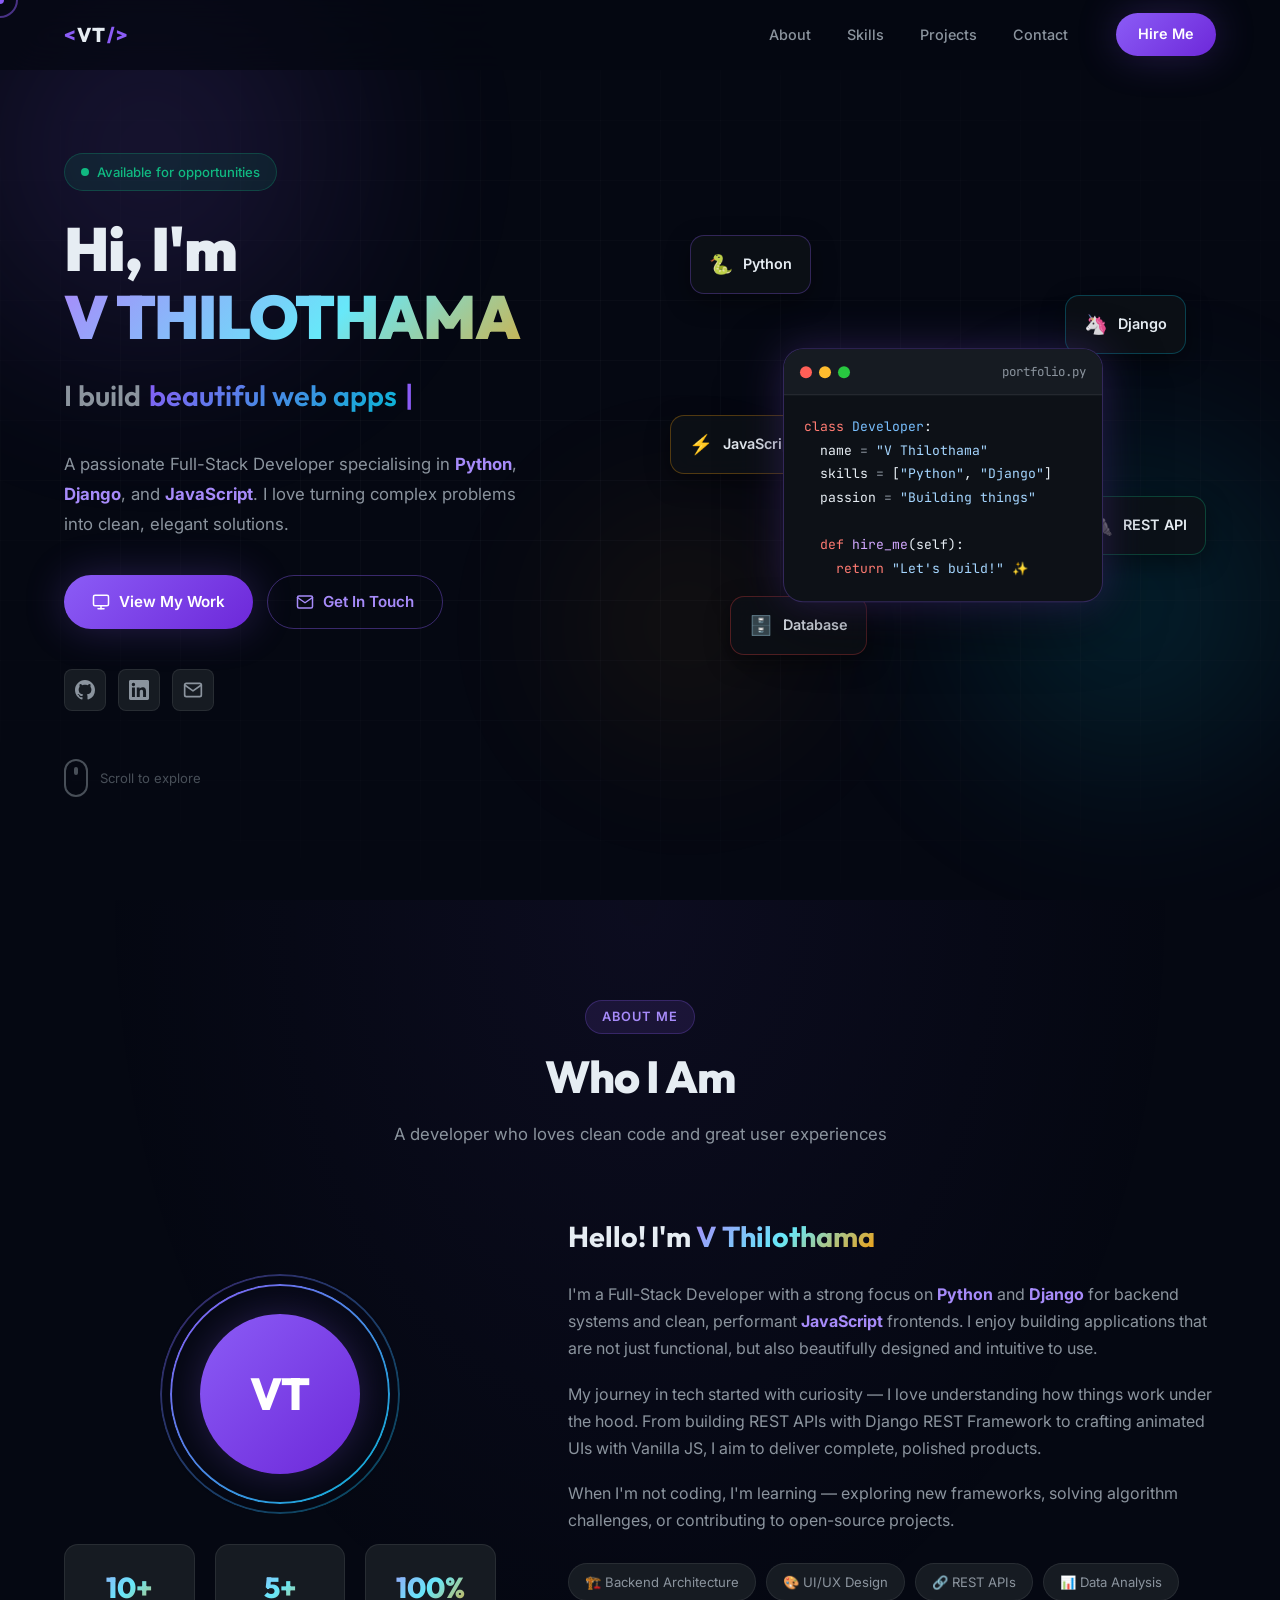
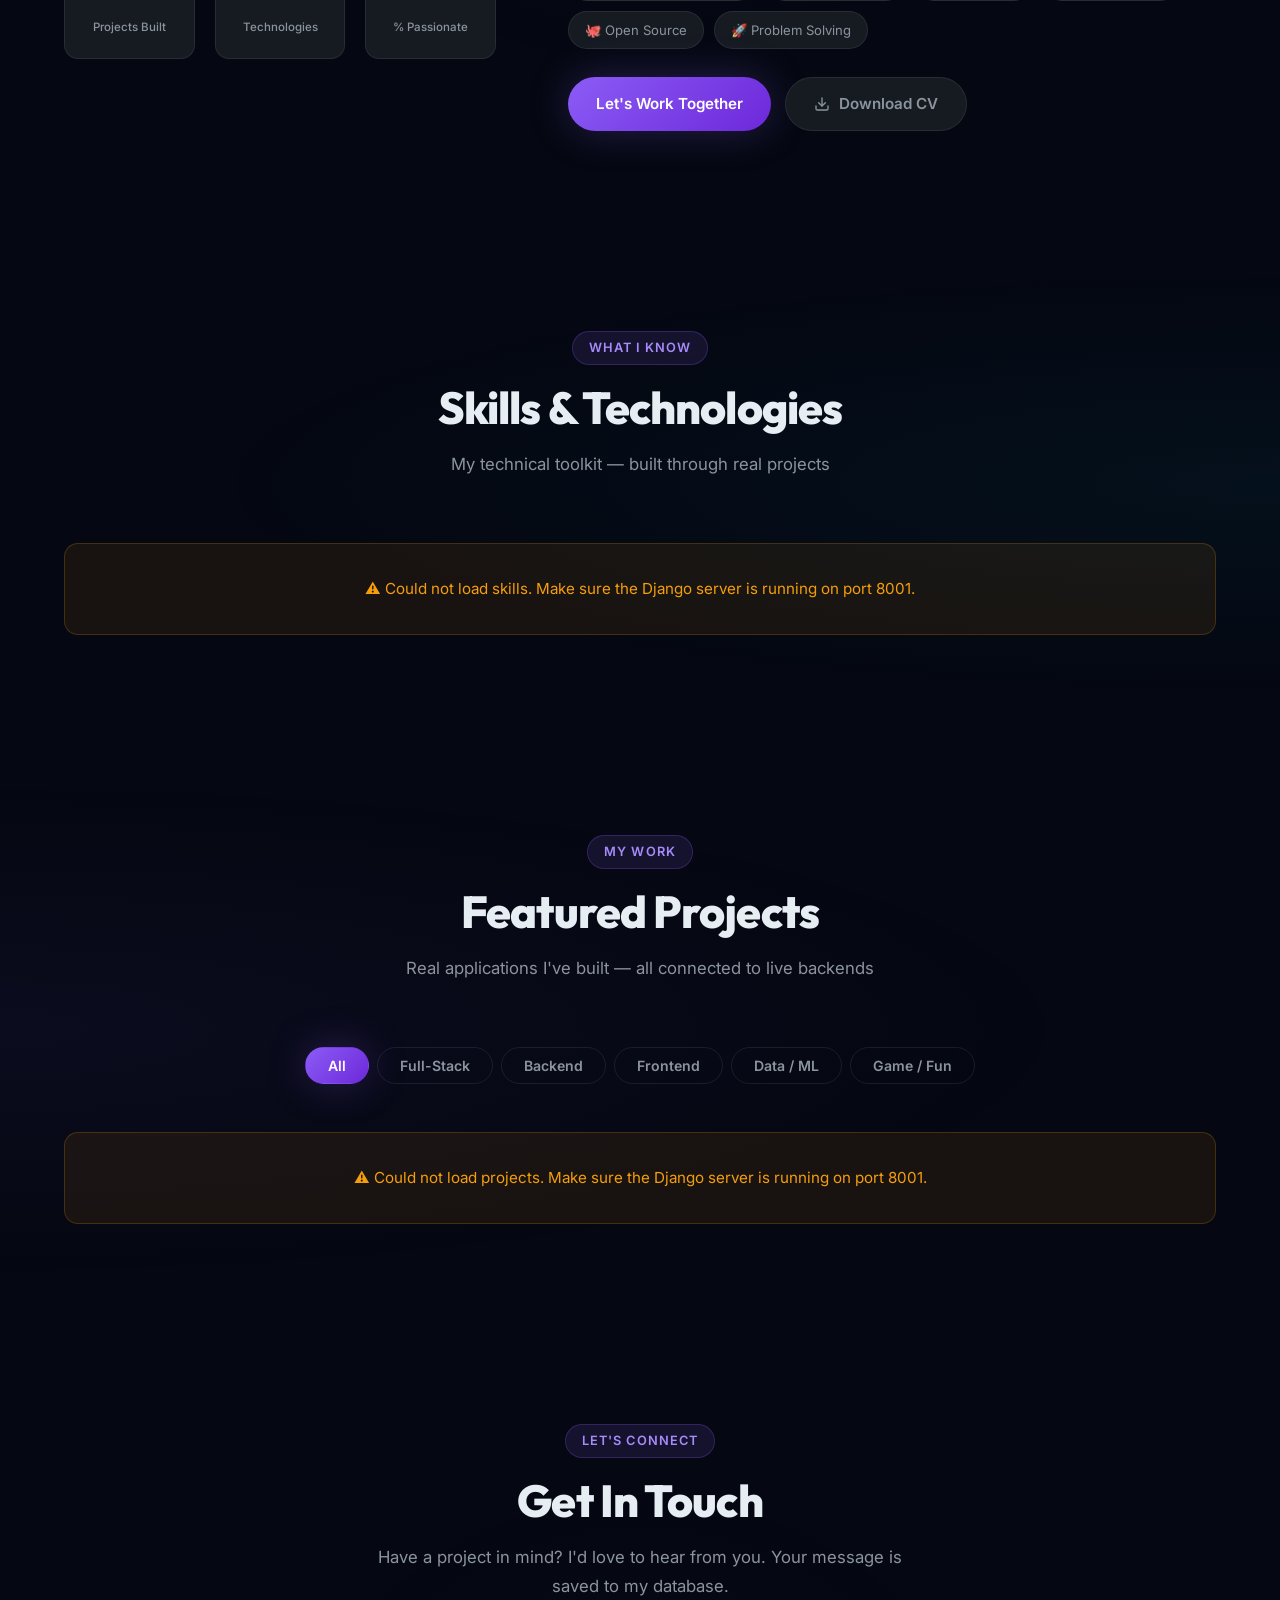
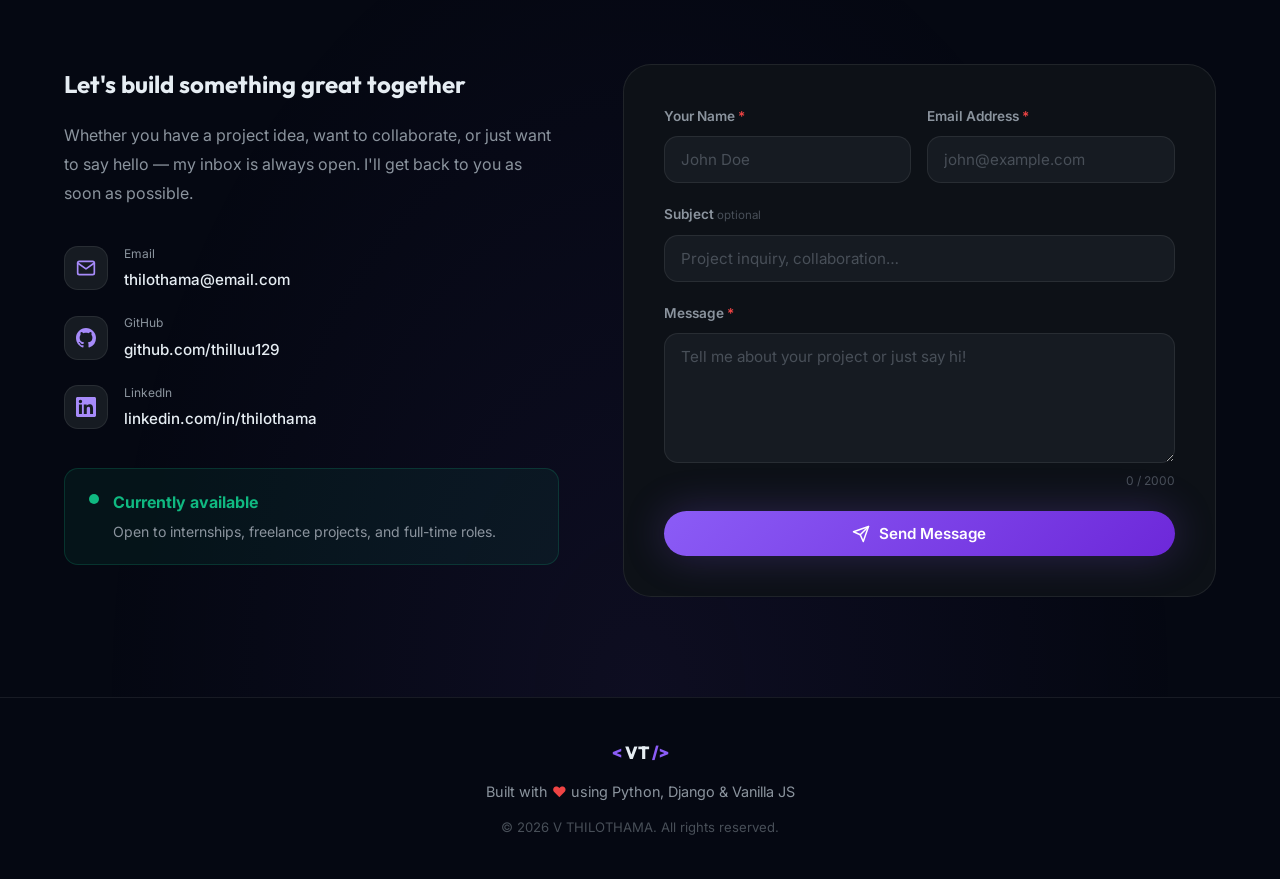
==== frontend/index.html @ e7e748a4 "Initial commit: Full portfolio app with Django REST API + premium frontend + CRUD management panel" ====
<!DOCTYPE html>
<html lang="en">

<head>
  <meta charset="UTF-8" />
  <meta name="viewport" content="width=device-width, initial-scale=1.0" />
  <meta name="description" content="V THILOTHAMA — Full-Stack Developer | Python, Django, JavaScript. Building clean, powerful web applications." />
  <meta name="author" content="V THILOTHAMA" />
  <meta property="og:title" content="V THILOTHAMA — Full-Stack Developer" />
  <meta property="og:description" content="Portfolio of V THILOTHAMA — Python & Django developer passionate about building web applications." />
  <meta property="og:type" content="website" />
  <title>V THILOTHAMA — Full-Stack Developer</title>

  <!-- Google Fonts -->
  <link rel="preconnect" href="https://fonts.googleapis.com" />
  <link rel="preconnect" href="https://fonts.gstatic.com" crossorigin />
  <link href="https://fonts.googleapis.com/css2?family=Inter:wght@300;400;500;600;700;800;900&family=Outfit:wght@400;600;700;800;900&family=JetBrains+Mono:wght@400;500&display=swap" rel="stylesheet" />

  <link rel="stylesheet" href="portfolio.css" />
</head>

<body>

  <!-- ===================== CUSTOM CURSOR ===================== -->
  <div id="cursor-dot" class="cursor-dot"></div>
  <div id="cursor-ring" class="cursor-ring"></div>

  <!-- ===================== ANIMATED BACKGROUND ===================== -->
  <div class="bg-scene" aria-hidden="true">
    <div class="bg-orb orb-1"></div>
    <div class="bg-orb orb-2"></div>
    <div class="bg-orb orb-3"></div>
    <div class="bg-grid"></div>
  </div>

  <!-- ===================== NAVBAR ===================== -->
  <nav class="navbar" id="navbar" role="navigation" aria-label="Main navigation">
    <div class="nav-inner">
      <a href="#hero" class="nav-logo" aria-label="Home">
        <span class="logo-bracket">&lt;</span>
        <span class="logo-name">VT</span>
        <span class="logo-bracket">/&gt;</span>
      </a>

      <ul class="nav-links" id="nav-links" role="list">
        <li><a href="#about" class="nav-link" data-section="about">About</a></li>
        <li><a href="#skills" class="nav-link" data-section="skills">Skills</a></li>
        <li><a href="#projects" class="nav-link" data-section="projects">Projects</a></li>
        <li><a href="#contact" class="nav-link" data-section="contact">Contact</a></li>
      </ul>

      <a href="#contact" class="nav-cta" id="nav-hire-btn">Hire Me</a>

      <button class="nav-hamburger" id="nav-hamburger" aria-label="Toggle menu" aria-expanded="false">
        <span></span><span></span><span></span>
      </button>
    </div>
  </nav>

  <!-- ===================== HERO SECTION ===================== -->
  <section id="hero" class="hero-section" aria-label="Introduction">
    <div class="hero-content">
      <div class="hero-badge reveal-up">
        <span class="badge-dot"></span>
        Available for opportunities
      </div>

      <h1 class="hero-title reveal-up">
        Hi, I'm
        <span class="hero-name gradient-text">V THILOTHAMA</span>
      </h1>

      <div class="hero-typewriter reveal-up">
        I build <span id="typewriter-text" class="typewriter-highlight"></span><span class="typewriter-cursor">|</span>
      </div>

      <p class="hero-desc reveal-up">
        A passionate Full-Stack Developer specialising in <strong>Python</strong>, <strong>Django</strong>, and <strong>JavaScript</strong>. I love turning complex problems into clean, elegant solutions.
      </p>

      <div class="hero-actions reveal-up">
        <a href="#projects" class="btn btn-primary" id="view-work-btn">
          <svg width="18" height="18" viewBox="0 0 24 24" fill="none" stroke="currentColor" stroke-width="2" stroke-linecap="round" stroke-linejoin="round"><rect x="2" y="3" width="20" height="14" rx="2"/><line x1="8" y1="21" x2="16" y2="21"/><line x1="12" y1="17" x2="12" y2="21"/></svg>
          View My Work
        </a>
        <a href="#contact" class="btn btn-outline" id="contact-hero-btn">
          <svg width="18" height="18" viewBox="0 0 24 24" fill="none" stroke="currentColor" stroke-width="2" stroke-linecap="round" stroke-linejoin="round"><path d="M4 4h16c1.1 0 2 .9 2 2v12c0 1.1-.9 2-2 2H4c-1.1 0-2-.9-2-2V6c0-1.1.9-2 2-2z"/><polyline points="22,6 12,13 2,6"/></svg>
          Get In Touch
        </a>
      </div>

      <!-- Social links -->
      <div class="hero-socials reveal-up">
        <a href="https://github.com/thilluu129" class="social-link" target="_blank" rel="noopener" aria-label="GitHub">
          <svg width="20" height="20" viewBox="0 0 24 24" fill="currentColor"><path d="M12 0C5.37 0 0 5.37 0 12c0 5.31 3.435 9.795 8.205 11.385.6.105.825-.255.825-.57 0-.285-.015-1.23-.015-2.235-3.015.555-3.795-.735-4.035-1.41-.135-.345-.72-1.41-1.23-1.695-.42-.225-1.02-.78-.015-.795.945-.015 1.62.87 1.845 1.23 1.08 1.815 2.805 1.305 3.495.99.105-.78.42-1.305.765-1.605-2.67-.3-5.46-1.335-5.46-5.925 0-1.305.465-2.385 1.23-3.225-.12-.3-.54-1.53.12-3.18 0 0 1.005-.315 3.3 1.23.96-.27 1.98-.405 3-.405s2.04.135 3 .405c2.295-1.56 3.3-1.23 3.3-1.23.66 1.65.24 2.88.12 3.18.765.84 1.23 1.905 1.23 3.225 0 4.605-2.805 5.625-5.475 5.925.435.375.81 1.095.81 2.22 0 1.605-.015 2.895-.015 3.3 0 .315.225.69.825.57A12.02 12.02 0 0 0 24 12c0-6.63-5.37-12-12-12z"/></svg>
        </a>
        <a href="https://linkedin.com/in/thilothama" class="social-link" target="_blank" rel="noopener" aria-label="LinkedIn">
          <svg width="20" height="20" viewBox="0 0 24 24" fill="currentColor"><path d="M20.447 20.452h-3.554v-5.569c0-1.328-.027-3.037-1.852-3.037-1.853 0-2.136 1.445-2.136 2.939v5.667H9.351V9h3.414v1.561h.046c.477-.9 1.637-1.85 3.37-1.85 3.601 0 4.267 2.37 4.267 5.455v6.286zM5.337 7.433a2.062 2.062 0 0 1-2.063-2.065 2.064 2.064 0 1 1 2.063 2.065zm1.782 13.019H3.555V9h3.564v11.452zM22.225 0H1.771C.792 0 0 .774 0 1.729v20.542C0 23.227.792 24 1.771 24h20.451C23.2 24 24 23.227 24 22.271V1.729C24 .774 23.2 0 22.222 0h.003z"/></svg>
        </a>
        <a href="mailto:thilothama@email.com" class="social-link" aria-label="Email">
          <svg width="20" height="20" viewBox="0 0 24 24" fill="none" stroke="currentColor" stroke-width="2" stroke-linecap="round" stroke-linejoin="round"><path d="M4 4h16c1.1 0 2 .9 2 2v12c0 1.1-.9 2-2 2H4c-1.1 0-2-.9-2-2V6c0-1.1.9-2 2-2z"/><polyline points="22,6 12,13 2,6"/></svg>
        </a>
      </div>

      <!-- Scroll hint -->
      <div class="scroll-hint reveal-up" aria-hidden="true">
        <div class="scroll-mouse">
          <div class="scroll-wheel"></div>
        </div>
        <span>Scroll to explore</span>
      </div>
    </div>

    <!-- Hero floating cards -->
    <div class="hero-visual" aria-hidden="true">
      <div class="floating-card card-python">
        <span class="fc-icon">🐍</span>
        <span class="fc-label">Python</span>
      </div>
      <div class="floating-card card-django">
        <span class="fc-icon">🦄</span>
        <span class="fc-label">Django</span>
      </div>
      <div class="floating-card card-js">
        <span class="fc-icon">⚡</span>
        <span class="fc-label">JavaScript</span>
      </div>
      <div class="floating-card card-api">
        <span class="fc-icon">🔌</span>
        <span class="fc-label">REST API</span>
      </div>
      <div class="floating-card card-db">
        <span class="fc-icon">🗄️</span>
        <span class="fc-label">Database</span>
      </div>

      <!-- Code snippet card -->
      <div class="code-card">
        <div class="code-card-header">
          <span class="code-dot red"></span>
          <span class="code-dot yellow"></span>
          <span class="code-dot green"></span>
          <span class="code-filename">portfolio.py</span>
        </div>
        <pre class="code-snippet"><span class="c-kw">class</span> <span class="c-cls">Developer</span>:
  name <span class="c-op">=</span> <span class="c-str">"V Thilothama"</span>
  skills <span class="c-op">=</span> [<span class="c-str">"Python"</span>, <span class="c-str">"Django"</span>]
  passion <span class="c-op">=</span> <span class="c-str">"Building things"</span>

  <span class="c-kw">def</span> <span class="c-fn">hire_me</span>(self):
    <span class="c-kw">return</span> <span class="c-str">"Let's build!"</span> <span class="c-cm">✨</span></pre>
      </div>
    </div>
  </section>

  <!-- ===================== ABOUT SECTION ===================== -->
  <section id="about" class="about-section section" aria-labelledby="about-heading">
    <div class="container">
      <div class="section-header reveal-up">
        <span class="section-tag">About Me</span>
        <h2 id="about-heading" class="section-title">Who I Am</h2>
        <p class="section-subtitle">A developer who loves clean code and great user experiences</p>
      </div>

      <div class="about-grid">
        <div class="about-avatar-wrap reveal-left">
          <div class="about-avatar">
            <div class="avatar-initials">VT</div>
            <div class="avatar-ring"></div>
            <div class="avatar-ring ring-2"></div>
          </div>
          <div class="about-stats">
            <div class="stat-box">
              <span class="stat-num" data-target="10">0</span>
              <span class="stat-label">Projects Built</span>
            </div>
            <div class="stat-box">
              <span class="stat-num" data-target="5">0</span>
              <span class="stat-label">Technologies</span>
            </div>
            <div class="stat-box">
              <span class="stat-num" data-target="100">0</span>
              <span class="stat-label">% Passionate</span>
            </div>
          </div>
        </div>

        <div class="about-text reveal-right">
          <h3 class="about-greeting">Hello! I'm <span class="gradient-text">V Thilothama</span></h3>
          <p class="about-para">
            I'm a Full-Stack Developer with a strong focus on <strong>Python</strong> and <strong>Django</strong> for backend systems and clean, performant <strong>JavaScript</strong> frontends. I enjoy building applications that are not just functional, but also beautifully designed and intuitive to use.
          </p>
          <p class="about-para">
            My journey in tech started with curiosity — I love understanding how things work under the hood. From building REST APIs with Django REST Framework to crafting animated UIs with Vanilla JS, I aim to deliver complete, polished products.
          </p>
          <p class="about-para">
            When I'm not coding, I'm learning — exploring new frameworks, solving algorithm challenges, or contributing to open-source projects.
          </p>

          <div class="about-tags">
            <span class="about-tag">🏗️ Backend Architecture</span>
            <span class="about-tag">🎨 UI/UX Design</span>
            <span class="about-tag">🔗 REST APIs</span>
            <span class="about-tag">📊 Data Analysis</span>
            <span class="about-tag">🐙 Open Source</span>
            <span class="about-tag">🚀 Problem Solving</span>
          </div>

          <div class="about-actions">
            <a href="#contact" class="btn btn-primary">Let's Work Together</a>
            <a href="#" class="btn btn-ghost" id="download-cv-btn">
              <svg width="16" height="16" viewBox="0 0 24 24" fill="none" stroke="currentColor" stroke-width="2" stroke-linecap="round" stroke-linejoin="round"><path d="M21 15v4a2 2 0 0 1-2 2H5a2 2 0 0 1-2-2v-4"/><polyline points="7 10 12 15 17 10"/><line x1="12" y1="15" x2="12" y2="3"/></svg>
              Download CV
            </a>
          </div>
        </div>
      </div>
    </div>
  </section>

  <!-- ===================== SKILLS SECTION ===================== -->
  <section id="skills" class="skills-section section" aria-labelledby="skills-heading">
    <div class="container">
      <div class="section-header reveal-up">
        <span class="section-tag">What I Know</span>
        <h2 id="skills-heading" class="section-title">Skills & Technologies</h2>
        <p class="section-subtitle">My technical toolkit — built through real projects</p>
      </div>

      <!-- Skills loading skeleton -->
      <div id="skills-loading" class="skills-loading" aria-live="polite" aria-label="Loading skills">
        <div class="loader-ring"></div>
        <span>Loading skills from database…</span>
      </div>

      <!-- Skills error -->
      <div id="skills-error" class="api-error hidden">
        <span>⚠️ Could not load skills. Make sure the Django server is running on port 8001.</span>
      </div>

      <!-- Skills grid rendered dynamically -->
      <div id="skills-grid" class="skills-categories hidden" aria-label="Skills by category"></div>
    </div>
  </section>

  <!-- ===================== PROJECTS SECTION ===================== -->
  <section id="projects" class="projects-section section" aria-labelledby="projects-heading">
    <div class="container">
      <div class="section-header reveal-up">
        <span class="section-tag">My Work</span>
        <h2 id="projects-heading" class="section-title">Featured Projects</h2>
        <p class="section-subtitle">Real applications I've built — all connected to live backends</p>
      </div>

      <!-- Project filter tabs -->
      <div class="project-filters reveal-up" role="tablist" aria-label="Filter projects by category" id="project-filter-bar">
        <button class="filter-tab active" data-filter="all" role="tab" aria-selected="true" id="filter-all">All</button>
        <button class="filter-tab" data-filter="fullstack" role="tab" aria-selected="false" id="filter-fullstack">Full-Stack</button>
        <button class="filter-tab" data-filter="backend" role="tab" aria-selected="false" id="filter-backend">Backend</button>
        <button class="filter-tab" data-filter="frontend" role="tab" aria-selected="false" id="filter-frontend">Frontend</button>
        <button class="filter-tab" data-filter="data" role="tab" aria-selected="false" id="filter-data">Data / ML</button>
        <button class="filter-tab" data-filter="game" role="tab" aria-selected="false" id="filter-game">Game / Fun</button>
      </div>

      <!-- Projects loading -->
      <div id="projects-loading" class="projects-loading" aria-live="polite">
        <div class="loader-ring"></div>
        <span>Loading projects from database…</span>
      </div>

      <!-- Projects error -->
      <div id="projects-error" class="api-error hidden">
        <span>⚠️ Could not load projects. Make sure the Django server is running on port 8001.</span>
      </div>

      <!-- Projects grid -->
      <div id="projects-grid" class="projects-grid hidden" aria-label="Project cards" role="list"></div>

      <!-- No results -->
      <div id="projects-empty" class="projects-empty hidden" aria-live="polite">
        <span>No projects found in this category.</span>
      </div>
    </div>
  </section>

  <!-- ===================== CONTACT SECTION ===================== -->
  <section id="contact" class="contact-section section" aria-labelledby="contact-heading">
    <div class="container">
      <div class="section-header reveal-up">
        <span class="section-tag">Let's Connect</span>
        <h2 id="contact-heading" class="section-title">Get In Touch</h2>
        <p class="section-subtitle">Have a project in mind? I'd love to hear from you. Your message is saved to my database.</p>
      </div>

      <div class="contact-grid">
        <!-- Contact info -->
        <div class="contact-info reveal-left">
          <h3 class="contact-info-title">Let's build something great together</h3>
          <p class="contact-info-text">
            Whether you have a project idea, want to collaborate, or just want to say hello — my inbox is always open. I'll get back to you as soon as possible.
          </p>

          <div class="contact-details">
            <div class="contact-item">
              <div class="contact-icon">
                <svg width="20" height="20" viewBox="0 0 24 24" fill="none" stroke="currentColor" stroke-width="2" stroke-linecap="round" stroke-linejoin="round"><path d="M4 4h16c1.1 0 2 .9 2 2v12c0 1.1-.9 2-2 2H4c-1.1 0-2-.9-2-2V6c0-1.1.9-2 2-2z"/><polyline points="22,6 12,13 2,6"/></svg>
              </div>
              <div>
                <span class="contact-label">Email</span>
                <a href="mailto:thilothama@email.com" class="contact-value">thilothama@email.com</a>
              </div>
            </div>
            <div class="contact-item">
              <div class="contact-icon">
                <svg width="20" height="20" viewBox="0 0 24 24" fill="currentColor"><path d="M12 0C5.37 0 0 5.37 0 12c0 5.31 3.435 9.795 8.205 11.385.6.105.825-.255.825-.57 0-.285-.015-1.23-.015-2.235-3.015.555-3.795-.735-4.035-1.41-.135-.345-.72-1.41-1.23-1.695-.42-.225-1.02-.78-.015-.795.945-.015 1.62.87 1.845 1.23 1.08 1.815 2.805 1.305 3.495.99.105-.78.42-1.305.765-1.605-2.67-.3-5.46-1.335-5.46-5.925 0-1.305.465-2.385 1.23-3.225-.12-.3-.54-1.53.12-3.18 0 0 1.005-.315 3.3 1.23.96-.27 1.98-.405 3-.405s2.04.135 3 .405c2.295-1.56 3.3-1.23 3.3-1.23.66 1.65.24 2.88.12 3.18.765.84 1.23 1.905 1.23 3.225 0 4.605-2.805 5.625-5.475 5.925.435.375.81 1.095.81 2.22 0 1.605-.015 2.895-.015 3.3 0 .315.225.69.825.57A12.02 12.02 0 0 0 24 12c0-6.63-5.37-12-12-12z"/></svg>
              </div>
              <div>
                <span class="contact-label">GitHub</span>
                <a href="https://github.com/thilluu129" target="_blank" rel="noopener" class="contact-value">github.com/thilluu129</a>
              </div>
            </div>
            <div class="contact-item">
              <div class="contact-icon">
                <svg width="20" height="20" viewBox="0 0 24 24" fill="currentColor"><path d="M20.447 20.452h-3.554v-5.569c0-1.328-.027-3.037-1.852-3.037-1.853 0-2.136 1.445-2.136 2.939v5.667H9.351V9h3.414v1.561h.046c.477-.9 1.637-1.85 3.37-1.85 3.601 0 4.267 2.37 4.267 5.455v6.286zM5.337 7.433a2.062 2.062 0 0 1-2.063-2.065 2.064 2.064 0 1 1 2.063 2.065zm1.782 13.019H3.555V9h3.564v11.452zM22.225 0H1.771C.792 0 0 .774 0 1.729v20.542C0 23.227.792 24 1.771 24h20.451C23.2 24 24 23.227 24 22.271V1.729C24 .774 23.2 0 22.222 0h.003z"/></svg>
              </div>
              <div>
                <span class="contact-label">LinkedIn</span>
                <a href="https://linkedin.com/in/thilothama" target="_blank" rel="noopener" class="contact-value">linkedin.com/in/thilothama</a>
              </div>
            </div>
          </div>

          <!-- Status card -->
          <div class="availability-card">
            <div class="avail-dot"></div>
            <div>
              <strong>Currently available</strong>
              <p>Open to internships, freelance projects, and full-time roles.</p>
            </div>
          </div>
        </div>

        <!-- Contact form -->
        <div class="contact-form-wrap reveal-right">
          <form id="contact-form" class="contact-form" novalidate aria-label="Contact form">
            <div class="form-row">
              <div class="form-group">
                <label for="contact-name" class="form-label">Your Name <span class="required-star">*</span></label>
                <input type="text" id="contact-name" class="form-input" placeholder="John Doe" required maxlength="150" autocomplete="name" />
              </div>
              <div class="form-group">
                <label for="contact-email" class="form-label">Email Address <span class="required-star">*</span></label>
                <input type="email" id="contact-email" class="form-input" placeholder="john@example.com" required autocomplete="email" />
              </div>
            </div>

            <div class="form-group">
              <label for="contact-subject" class="form-label">Subject <span class="optional-tag">optional</span></label>
              <input type="text" id="contact-subject" class="form-input" placeholder="Project inquiry, collaboration…" maxlength="200" />
            </div>

            <div class="form-group">
              <label for="contact-message" class="form-label">Message <span class="required-star">*</span></label>
              <textarea id="contact-message" class="form-textarea" rows="5" placeholder="Tell me about your project or just say hi!" required maxlength="2000"></textarea>
              <span id="char-count" class="char-count">0 / 2000</span>
            </div>

            <!-- Form feedback -->
            <div id="form-feedback" class="form-feedback hidden" role="alert" aria-live="polite"></div>

            <button type="submit" id="contact-submit-btn" class="btn btn-primary btn-full">
              <svg width="18" height="18" viewBox="0 0 24 24" fill="none" stroke="currentColor" stroke-width="2" stroke-linecap="round" stroke-linejoin="round"><line x1="22" y1="2" x2="11" y2="13"/><polygon points="22 2 15 22 11 13 2 9 22 2"/></svg>
              <span id="submit-btn-text">Send Message</span>
            </button>
          </form>
        </div>
      </div>
    </div>
  </section>

  <!-- ===================== FOOTER ===================== -->
  <footer class="footer" aria-label="Footer">
    <div class="footer-inner">
      <div class="footer-brand">
        <span class="logo-bracket">&lt;</span>
        <span class="logo-name">VT</span>
        <span class="logo-bracket">/&gt;</span>
      </div>
      <p class="footer-text">
        Built with <span class="heart">♥</span> using Python, Django &amp; Vanilla JS
      </p>
      <p class="footer-copy">© <span id="footer-year"></span> V THILOTHAMA. All rights reserved.</p>
    </div>
  </footer>

  <!-- ===================== PROJECT DETAIL MODAL ===================== -->
  <div id="project-modal" class="modal-overlay hidden" role="dialog" aria-modal="true" aria-labelledby="modal-project-title">
    <div class="modal-panel project-modal-panel">
      <button id="close-project-modal" class="modal-close-btn" aria-label="Close project details">
        <svg width="20" height="20" viewBox="0 0 24 24" fill="none" stroke="currentColor" stroke-width="2.5" stroke-linecap="round" stroke-linejoin="round"><line x1="18" y1="6" x2="6" y2="18"/><line x1="6" y1="6" x2="18" y2="18"/></svg>
      </button>
      <div id="modal-project-content" class="modal-project-content"></div>
    </div>
  </div>

  <!-- Toast notifications -->
  <div id="toast-container" aria-live="assertive" aria-atomic="false"></div>

  <script src="portfolio.js"></script>
</body>

</html>
---- frontend/portfolio.css ----
/* ============================================================
   V THILOTHAMA — Portfolio CSS
   Premium dark glassmorphism design system
   ============================================================ */

/* ---- 1. DESIGN TOKENS ---- */
:root {
  --clr-bg: #050812;
  --clr-surface: #0d1117;
  --clr-surface-2: #161b22;
  --clr-surface-3: #1c2128;
  --clr-border: rgba(255,255,255,0.08);
  --clr-border-hover: rgba(139,92,246,0.4);

  --clr-primary: #8b5cf6;
  --clr-primary-light: #a78bfa;
  --clr-secondary: #06b6d4;
  --clr-accent: #f59e0b;
  --clr-success: #10b981;
  --clr-danger: #ef4444;

  --grad-hero: linear-gradient(135deg, #8b5cf6 0%, #06b6d4 100%);
  --grad-card: linear-gradient(135deg, rgba(139,92,246,0.12) 0%, rgba(6,182,212,0.08) 100%);
  --grad-text: linear-gradient(135deg, #a78bfa 0%, #67e8f9 50%, #f59e0b 100%);
  --grad-btn: linear-gradient(135deg, #8b5cf6 0%, #6d28d9 100%);

  --clr-text: #e6edf3;
  --clr-text-muted: #8b949e;
  --clr-text-dim: #484f58;

  --font-display: 'Outfit', sans-serif;
  --font-body: 'Inter', sans-serif;
  --font-mono: 'JetBrains Mono', monospace;

  --radius-sm: 8px;
  --radius-md: 14px;
  --radius-lg: 20px;
  --radius-xl: 28px;
  --radius-full: 9999px;

  --shadow-sm: 0 2px 8px rgba(0,0,0,0.3);
  --shadow-md: 0 8px 24px rgba(0,0,0,0.4);
  --shadow-lg: 0 20px 60px rgba(0,0,0,0.5);
  --shadow-glow: 0 0 40px rgba(139,92,246,0.25);
  --shadow-glow-cyan: 0 0 40px rgba(6,182,212,0.2);

  --transition-fast: 0.18s cubic-bezier(0.4,0,0.2,1);
  --transition-med: 0.32s cubic-bezier(0.4,0,0.2,1);
  --transition-slow: 0.6s cubic-bezier(0.4,0,0.2,1);

  --nav-h: 70px;
}

/* ---- 2. RESET & BASE ---- */
*, *::before, *::after { box-sizing: border-box; margin: 0; padding: 0; }

html {
  scroll-behavior: smooth;
  scroll-padding-top: calc(var(--nav-h) + 20px);
  font-size: 16px;
}

body {
  font-family: var(--font-body);
  background-color: var(--clr-bg);
  color: var(--clr-text);
  line-height: 1.7;
  overflow-x: hidden;
  cursor: none;
}

a { color: inherit; text-decoration: none; }
img { max-width: 100%; display: block; }
ul { list-style: none; }
button { cursor: none; }

::selection { background: rgba(139,92,246,0.4); color: #fff; }

/* ---- 3. SCROLLBAR ---- */
::-webkit-scrollbar { width: 6px; }
::-webkit-scrollbar-track { background: var(--clr-bg); }
::-webkit-scrollbar-thumb { background: var(--clr-primary); border-radius: 3px; }
::-webkit-scrollbar-thumb:hover { background: var(--clr-primary-light); }

/* ---- 4. CUSTOM CURSOR ---- */
.cursor-dot {
  position: fixed;
  width: 8px;
  height: 8px;
  background: var(--clr-primary);
  border-radius: 50%;
  pointer-events: none;
  z-index: 9999;
  transform: translate(-50%, -50%);
  transition: transform 0.05s, opacity 0.3s;
}
.cursor-ring {
  position: fixed;
  width: 36px;
  height: 36px;
  border: 2px solid rgba(139,92,246,0.5);
  border-radius: 50%;
  pointer-events: none;
  z-index: 9998;
  transform: translate(-50%, -50%);
  transition: width 0.25s, height 0.25s, border-color 0.25s, transform 0.12s;
}
.cursor-ring.hovered {
  width: 52px;
  height: 52px;
  border-color: var(--clr-primary);
  background: rgba(139,92,246,0.08);
}

/* ---- 5. ANIMATED BACKGROUND ---- */
.bg-scene {
  position: fixed;
  inset: 0;
  z-index: 0;
  overflow: hidden;
  pointer-events: none;
}
.bg-orb {
  position: absolute;
  border-radius: 50%;
  filter: blur(80px);
  opacity: 0.18;
  animation: orbFloat 12s ease-in-out infinite;
}
.orb-1 { width: 600px; height: 600px; background: radial-gradient(circle, #8b5cf6, transparent 70%); top: -150px; left: -150px; animation-duration: 14s; }
.orb-2 { width: 500px; height: 500px; background: radial-gradient(circle, #06b6d4, transparent 70%); bottom: 5%; right: -100px; animation-duration: 18s; animation-delay: -5s; }
.orb-3 { width: 350px; height: 350px; background: radial-gradient(circle, #f59e0b, transparent 70%); top: 50%; left: 40%; animation-duration: 22s; animation-delay: -9s; opacity: 0.1; }

@keyframes orbFloat {
  0%,100% { transform: translate(0,0) scale(1); }
  33% { transform: translate(40px,-60px) scale(1.08); }
  66% { transform: translate(-30px, 40px) scale(0.95); }
}

.bg-grid {
  position: absolute;
  inset: 0;
  background-image:
    linear-gradient(rgba(255,255,255,0.025) 1px, transparent 1px),
    linear-gradient(90deg, rgba(255,255,255,0.025) 1px, transparent 1px);
  background-size: 60px 60px;
  mask-image: radial-gradient(ellipse 80% 60% at 50% 50%, black 30%, transparent 100%);
}

/* ---- 6. UTILITY ---- */
.container {
  max-width: 1200px;
  margin: 0 auto;
  padding: 0 24px;
}
.section { padding: 100px 0; position: relative; z-index: 1; }
.hidden { display: none !important; }

.gradient-text {
  background: var(--grad-text);
  -webkit-background-clip: text;
  -webkit-text-fill-color: transparent;
  background-clip: text;
}

/* Reveal animations */
.reveal-up, .reveal-left, .reveal-right {
  opacity: 0;
  transform: translateY(40px);
  transition: opacity 0.7s cubic-bezier(0.4,0,0.2,1), transform 0.7s cubic-bezier(0.4,0,0.2,1);
}
.reveal-left { transform: translateX(-40px); }
.reveal-right { transform: translateX(40px); }
.reveal-up.visible, .reveal-left.visible, .reveal-right.visible {
  opacity: 1;
  transform: translate(0,0);
}

/* ---- 7. NAVBAR ---- */
.navbar {
  position: fixed;
  top: 0; left: 0; right: 0;
  z-index: 100;
  height: var(--nav-h);
  backdrop-filter: blur(20px);
  -webkit-backdrop-filter: blur(20px);
  background: rgba(5,8,18,0.7);
  border-bottom: 1px solid transparent;
  transition: border-color var(--transition-med), box-shadow var(--transition-med), background var(--transition-med);
}
.navbar.scrolled {
  border-color: var(--clr-border);
  box-shadow: var(--shadow-md);
  background: rgba(5,8,18,0.92);
}
.nav-inner {
  max-width: 1200px;
  margin: 0 auto;
  padding: 0 24px;
  height: 100%;
  display: flex;
  align-items: center;
  gap: 32px;
}
.nav-logo {
  font-family: var(--font-display);
  font-size: 1.25rem;
  font-weight: 800;
  letter-spacing: 0.02em;
  display: flex;
  align-items: center;
  gap: 2px;
  transition: color var(--transition-fast);
}
.logo-bracket { color: var(--clr-primary); }
.logo-name { color: var(--clr-text); }
.nav-logo:hover .logo-name { color: var(--clr-primary-light); }

.nav-links {
  display: flex;
  gap: 4px;
  margin-left: auto;
}
.nav-link {
  padding: 7px 16px;
  border-radius: var(--radius-full);
  font-size: 0.9rem;
  font-weight: 500;
  color: var(--clr-text-muted);
  transition: background var(--transition-fast), color var(--transition-fast);
}
.nav-link:hover, .nav-link.active {
  background: rgba(139,92,246,0.12);
  color: var(--clr-primary-light);
}

.nav-cta {
  padding: 9px 22px;
  background: var(--grad-btn);
  border-radius: var(--radius-full);
  font-size: 0.9rem;
  font-weight: 600;
  color: #fff;
  box-shadow: var(--shadow-glow);
  transition: opacity var(--transition-fast), transform var(--transition-fast), box-shadow var(--transition-fast);
}
.nav-cta:hover { opacity: 0.9; transform: translateY(-1px); box-shadow: 0 0 30px rgba(139,92,246,0.5); }

.nav-hamburger {
  display: none;
  flex-direction: column;
  gap: 5px;
  background: none;
  border: none;
  padding: 8px;
  margin-left: auto;
}
.nav-hamburger span {
  display: block;
  width: 24px;
  height: 2px;
  background: var(--clr-text);
  border-radius: 2px;
  transition: var(--transition-fast);
}

/* ---- 8. HERO SECTION ---- */
.hero-section {
  min-height: 100vh;
  padding: calc(var(--nav-h) + 60px) 24px 80px;
  max-width: 1200px;
  margin: 0 auto;
  display: grid;
  grid-template-columns: 1fr 1fr;
  align-items: center;
  gap: 60px;
  position: relative;
  z-index: 1;
}

.hero-badge {
  display: inline-flex;
  align-items: center;
  gap: 8px;
  padding: 7px 16px;
  background: rgba(16,185,129,0.1);
  border: 1px solid rgba(16,185,129,0.25);
  border-radius: var(--radius-full);
  font-size: 0.82rem;
  font-weight: 500;
  color: var(--clr-success);
  margin-bottom: 24px;
  width: fit-content;
}
.badge-dot {
  width: 8px; height: 8px;
  background: var(--clr-success);
  border-radius: 50%;
  animation: pulse 2s ease-in-out infinite;
}
@keyframes pulse {
  0%,100% { box-shadow: 0 0 0 0 rgba(16,185,129,0.6); }
  50% { box-shadow: 0 0 0 6px rgba(16,185,129,0); }
}

.hero-title {
  font-family: var(--font-display);
  font-size: clamp(2.4rem, 5vw, 3.8rem);
  font-weight: 900;
  line-height: 1.12;
  margin-bottom: 16px;
  letter-spacing: -0.02em;
}
.hero-name { display: block; }

.hero-typewriter {
  font-family: var(--font-display);
  font-size: clamp(1.2rem, 2.5vw, 1.8rem);
  font-weight: 600;
  color: var(--clr-text-muted);
  margin-bottom: 24px;
  min-height: 2em;
  display: flex;
  align-items: center;
  gap: 8px;
  flex-wrap: wrap;
}
.typewriter-highlight {
  background: var(--grad-hero);
  -webkit-background-clip: text;
  -webkit-text-fill-color: transparent;
  background-clip: text;
  min-width: 200px;
}
.typewriter-cursor {
  color: var(--clr-primary);
  animation: blink 1s step-end infinite;
  -webkit-text-fill-color: var(--clr-primary);
}
@keyframes blink { 0%,100% { opacity: 1; } 50% { opacity: 0; } }

.hero-desc {
  font-size: 1.05rem;
  color: var(--clr-text-muted);
  margin-bottom: 36px;
  max-width: 480px;
  line-height: 1.8;
}
.hero-desc strong { color: var(--clr-primary-light); }

.hero-actions {
  display: flex;
  gap: 14px;
  flex-wrap: wrap;
  margin-bottom: 40px;
}

.hero-socials {
  display: flex;
  gap: 12px;
  margin-bottom: 48px;
}
.social-link {
  width: 42px;
  height: 42px;
  display: flex;
  align-items: center;
  justify-content: center;
  border-radius: var(--radius-sm);
  background: var(--clr-surface-2);
  border: 1px solid var(--clr-border);
  color: var(--clr-text-muted);
  transition: all var(--transition-fast);
}
.social-link:hover {
  background: rgba(139,92,246,0.15);
  border-color: var(--clr-primary);
  color: var(--clr-primary-light);
  transform: translateY(-3px);
  box-shadow: var(--shadow-glow);
}

.scroll-hint {
  display: flex;
  align-items: center;
  gap: 12px;
  color: var(--clr-text-dim);
  font-size: 0.82rem;
}
.scroll-mouse {
  width: 24px;
  height: 38px;
  border: 2px solid var(--clr-text-dim);
  border-radius: 14px;
  display: flex;
  justify-content: center;
  padding-top: 6px;
}
.scroll-wheel {
  width: 4px;
  height: 8px;
  background: var(--clr-text-dim);
  border-radius: 2px;
  animation: scrollWheel 1.6s ease-in-out infinite;
}
@keyframes scrollWheel {
  0% { opacity: 1; transform: translateY(0); }
  100% { opacity: 0; transform: translateY(10px); }
}

/* Hero Visual (right side) */
.hero-visual {
  position: relative;
  height: 520px;
}

.floating-card {
  position: absolute;
  display: flex;
  align-items: center;
  gap: 10px;
  padding: 12px 18px;
  background: rgba(13,17,23,0.85);
  border: 1px solid var(--clr-border);
  border-radius: var(--radius-md);
  backdrop-filter: blur(12px);
  box-shadow: var(--shadow-md);
  font-weight: 600;
  font-size: 0.9rem;
  animation: float 5s ease-in-out infinite;
}
.fc-icon { font-size: 1.2rem; }
.fc-label { color: var(--clr-text); }

.card-python  { top: 20px;  left: 20px;  animation-delay: 0s;    border-color: rgba(139,92,246,0.3); }
.card-django  { top: 80px;  right: 30px; animation-delay: -1.5s; border-color: rgba(6,182,212,0.3); }
.card-js      { top: 200px; left: 0;     animation-delay: -3s;   border-color: rgba(245,158,11,0.3); }
.card-api     { bottom: 180px; right: 10px; animation-delay: -0.8s; border-color: rgba(16,185,129,0.3); }
.card-db      { bottom: 80px;  left: 60px;  animation-delay: -2.2s; border-color: rgba(239,68,68,0.3); }

@keyframes float {
  0%,100% { transform: translateY(0px); }
  50% { transform: translateY(-12px); }
}

/* Code card */
.code-card {
  position: absolute;
  top: 50%;
  left: 50%;
  transform: translate(-50%, -50%);
  width: 320px;
  background: #0d1117;
  border: 1px solid rgba(139,92,246,0.3);
  border-radius: var(--radius-lg);
  overflow: hidden;
  box-shadow: var(--shadow-glow), var(--shadow-lg);
}
.code-card-header {
  background: #161b22;
  padding: 12px 16px;
  display: flex;
  align-items: center;
  gap: 7px;
  border-bottom: 1px solid var(--clr-border);
}
.code-dot { width: 12px; height: 12px; border-radius: 50%; }
.code-dot.red    { background: #ff5f57; }
.code-dot.yellow { background: #febc2e; }
.code-dot.green  { background: #28c840; }
.code-filename { font-family: var(--font-mono); font-size: 0.78rem; color: var(--clr-text-muted); margin-left: auto; }

.code-snippet {
  padding: 20px;
  font-family: var(--font-mono);
  font-size: 0.82rem;
  line-height: 1.8;
  white-space: pre;
  overflow: hidden;
}
.c-kw  { color: #ff7b72; }
.c-cls { color: #79c0ff; }
.c-fn  { color: #d2a8ff; }
.c-str { color: #a5d6ff; }
.c-op  { color: #8b949e; }
.c-cm  { color: #8b949e; }

/* ---- 9. BUTTONS ---- */
.btn {
  display: inline-flex;
  align-items: center;
  gap: 9px;
  padding: 13px 28px;
  border-radius: var(--radius-full);
  font-size: 0.95rem;
  font-weight: 600;
  font-family: var(--font-body);
  border: none;
  transition: all var(--transition-fast);
  position: relative;
  overflow: hidden;
  white-space: nowrap;
  text-decoration: none;
}
.btn::after {
  content: '';
  position: absolute;
  inset: 0;
  background: rgba(255,255,255,0);
  transition: background var(--transition-fast);
}
.btn:hover::after { background: rgba(255,255,255,0.06); }
.btn:active { transform: scale(0.97); }

.btn-primary {
  background: var(--grad-btn);
  color: #fff;
  box-shadow: var(--shadow-glow);
}
.btn-primary:hover { transform: translateY(-2px); box-shadow: 0 0 30px rgba(139,92,246,0.5), var(--shadow-md); }

.btn-outline {
  background: transparent;
  color: var(--clr-primary-light);
  border: 1.5px solid rgba(139,92,246,0.4);
}
.btn-outline:hover { background: rgba(139,92,246,0.1); border-color: var(--clr-primary); transform: translateY(-2px); }

.btn-ghost {
  background: var(--clr-surface-2);
  color: var(--clr-text-muted);
  border: 1px solid var(--clr-border);
}
.btn-ghost:hover { background: var(--clr-surface-3); color: var(--clr-text); border-color: var(--clr-border-hover); }

.btn-full { width: 100%; justify-content: center; }

/* ---- 10. SECTION HEADERS ---- */
.section-header {
  text-align: center;
  margin-bottom: 64px;
}
.section-tag {
  display: inline-block;
  padding: 5px 16px;
  background: rgba(139,92,246,0.12);
  border: 1px solid rgba(139,92,246,0.25);
  border-radius: var(--radius-full);
  font-size: 0.8rem;
  font-weight: 600;
  color: var(--clr-primary-light);
  letter-spacing: 0.08em;
  text-transform: uppercase;
  margin-bottom: 16px;
}
.section-title {
  font-family: var(--font-display);
  font-size: clamp(2rem, 4vw, 2.8rem);
  font-weight: 800;
  line-height: 1.2;
  margin-bottom: 16px;
  letter-spacing: -0.02em;
}
.section-subtitle {
  font-size: 1.05rem;
  color: var(--clr-text-muted);
  max-width: 560px;
  margin: 0 auto;
}

/* ---- 11. ABOUT SECTION ---- */
.about-section { background: radial-gradient(ellipse at 50% 0%, rgba(139,92,246,0.06), transparent 60%); }

.about-grid {
  display: grid;
  grid-template-columns: 1fr 1.5fr;
  gap: 72px;
  align-items: center;
}

.about-avatar-wrap { display: flex; flex-direction: column; align-items: center; gap: 40px; }

.about-avatar {
  position: relative;
  width: 220px;
  height: 220px;
  display: flex;
  align-items: center;
  justify-content: center;
}
.avatar-initials {
  width: 160px;
  height: 160px;
  background: var(--grad-btn);
  border-radius: 50%;
  display: flex;
  align-items: center;
  justify-content: center;
  font-family: var(--font-display);
  font-size: 2.8rem;
  font-weight: 800;
  color: #fff;
  box-shadow: var(--shadow-glow);
  position: relative;
  z-index: 2;
}
.avatar-ring {
  position: absolute;
  inset: 0;
  border-radius: 50%;
  border: 2px solid transparent;
  background: var(--grad-hero) border-box;
  -webkit-mask: linear-gradient(#fff 0 0) padding-box, linear-gradient(#fff 0 0);
  -webkit-mask-composite: destination-out;
  mask-composite: exclude;
  animation: spin 6s linear infinite;
}
.ring-2 {
  inset: -10px;
  animation-duration: 10s;
  animation-direction: reverse;
  opacity: 0.4;
}
@keyframes spin { to { transform: rotate(360deg); } }

.about-stats {
  display: flex;
  gap: 20px;
  width: 100%;
  justify-content: center;
}
.stat-box {
  text-align: center;
  padding: 18px 16px;
  background: var(--clr-surface-2);
  border: 1px solid var(--clr-border);
  border-radius: var(--radius-md);
  flex: 1;
  transition: border-color var(--transition-fast), transform var(--transition-fast);
}
.stat-box:hover { border-color: var(--clr-primary); transform: translateY(-3px); }
.stat-num {
  display: block;
  font-family: var(--font-display);
  font-size: 1.8rem;
  font-weight: 800;
  background: var(--grad-text);
  -webkit-background-clip: text;
  -webkit-text-fill-color: transparent;
  background-clip: text;
}
.stat-label { font-size: 0.72rem; color: var(--clr-text-muted); font-weight: 500; }

.about-greeting {
  font-family: var(--font-display);
  font-size: 1.8rem;
  font-weight: 700;
  margin-bottom: 20px;
}
.about-para {
  color: var(--clr-text-muted);
  margin-bottom: 18px;
  font-size: 1rem;
}
.about-para strong { color: var(--clr-primary-light); }

.about-tags { display: flex; flex-wrap: wrap; gap: 10px; margin: 28px 0; }
.about-tag {
  padding: 7px 16px;
  background: var(--clr-surface-2);
  border: 1px solid var(--clr-border);
  border-radius: var(--radius-full);
  font-size: 0.82rem;
  color: var(--clr-text-muted);
  transition: all var(--transition-fast);
}
.about-tag:hover { border-color: var(--clr-primary); color: var(--clr-primary-light); background: rgba(139,92,246,0.08); }

.about-actions { display: flex; gap: 14px; flex-wrap: wrap; }

/* ---- 12. SKILLS SECTION ---- */
.skills-section { background: radial-gradient(ellipse at 100% 50%, rgba(6,182,212,0.05), transparent 60%); }

.skills-loading, .projects-loading {
  display: flex;
  flex-direction: column;
  align-items: center;
  gap: 16px;
  padding: 60px;
  color: var(--clr-text-muted);
  font-size: 0.95rem;
}
.loader-ring {
  width: 44px; height: 44px;
  border: 3px solid var(--clr-surface-3);
  border-top-color: var(--clr-primary);
  border-radius: 50%;
  animation: spin 0.85s linear infinite;
}

.api-error {
  text-align: center;
  padding: 32px;
  color: var(--clr-accent);
  background: rgba(245,158,11,0.08);
  border: 1px solid rgba(245,158,11,0.2);
  border-radius: var(--radius-md);
  font-size: 0.95rem;
}

.skills-categories { display: flex; flex-direction: column; gap: 48px; }

.skill-category-block { }
.skill-category-label {
  font-family: var(--font-display);
  font-size: 1rem;
  font-weight: 700;
  color: var(--clr-primary-light);
  text-transform: uppercase;
  letter-spacing: 0.08em;
  margin-bottom: 20px;
  display: flex;
  align-items: center;
  gap: 10px;
}
.skill-category-label::after {
  content: '';
  flex: 1;
  height: 1px;
  background: var(--clr-border);
}

.skill-list { display: flex; flex-direction: column; gap: 16px; }

.skill-item { }
.skill-meta {
  display: flex;
  justify-content: space-between;
  margin-bottom: 8px;
}
.skill-name {
  font-weight: 600;
  font-size: 0.95rem;
  display: flex;
  align-items: center;
  gap: 8px;
}
.skill-icon { font-size: 1.1rem; }
.skill-pct { font-size: 0.85rem; color: var(--clr-primary-light); font-weight: 600; }

.skill-bar-track {
  height: 7px;
  background: var(--clr-surface-3);
  border-radius: var(--radius-full);
  overflow: hidden;
}
.skill-bar-fill {
  height: 100%;
  border-radius: var(--radius-full);
  background: var(--grad-hero);
  width: 0;
  transition: width 1.2s cubic-bezier(0.4,0,0.2,1);
}
.skill-bar-fill.animated { /* triggered by JS */ }

/* Skills grid layout - 2 columns */
.skills-categories {
  display: grid;
  grid-template-columns: 1fr 1fr;
  gap: 48px 64px;
}

/* ---- 13. PROJECTS SECTION ---- */
.projects-section { background: radial-gradient(ellipse at 0% 50%, rgba(139,92,246,0.05), transparent 60%); }

.project-filters {
  display: flex;
  gap: 8px;
  flex-wrap: wrap;
  justify-content: center;
  margin-bottom: 48px;
}
.filter-tab {
  padding: 9px 22px;
  border-radius: var(--radius-full);
  border: 1.5px solid var(--clr-border);
  background: transparent;
  color: var(--clr-text-muted);
  font-size: 0.88rem;
  font-weight: 600;
  font-family: var(--font-body);
  transition: all var(--transition-fast);
}
.filter-tab:hover { border-color: var(--clr-primary); color: var(--clr-primary-light); background: rgba(139,92,246,0.08); }
.filter-tab.active {
  background: var(--grad-btn);
  border-color: transparent;
  color: #fff;
  box-shadow: var(--shadow-glow);
}

.projects-grid {
  display: grid;
  grid-template-columns: repeat(auto-fill, minmax(340px, 1fr));
  gap: 24px;
}

.project-card {
  background: var(--clr-surface);
  border: 1px solid var(--clr-border);
  border-radius: var(--radius-lg);
  padding: 28px;
  display: flex;
  flex-direction: column;
  gap: 16px;
  transition: all var(--transition-med);
  position: relative;
  overflow: hidden;
  cursor: pointer;
  animation: fadeSlideIn 0.5s ease both;
}
@keyframes fadeSlideIn {
  from { opacity: 0; transform: translateY(20px); }
  to { opacity: 1; transform: translateY(0); }
}
.project-card::before {
  content: '';
  position: absolute;
  inset: 0;
  background: var(--grad-card);
  opacity: 0;
  transition: opacity var(--transition-med);
}
.project-card:hover {
  border-color: rgba(139,92,246,0.4);
  transform: translateY(-6px);
  box-shadow: var(--shadow-glow), var(--shadow-md);
}
.project-card:hover::before { opacity: 1; }

.project-card.featured {
  border-color: rgba(139,92,246,0.25);
  background: linear-gradient(135deg, rgba(139,92,246,0.06), var(--clr-surface));
}

.card-top { display: flex; justify-content: space-between; align-items: flex-start; }

.card-category {
  padding: 4px 12px;
  border-radius: var(--radius-full);
  font-size: 0.72rem;
  font-weight: 600;
  letter-spacing: 0.06em;
  text-transform: uppercase;
}
.cat-fullstack { background: rgba(139,92,246,0.15); color: #a78bfa; border: 1px solid rgba(139,92,246,0.25); }
.cat-frontend  { background: rgba(245,158,11,0.12); color: #fcd34d; border: 1px solid rgba(245,158,11,0.2); }
.cat-backend   { background: rgba(6,182,212,0.12);  color: #67e8f9; border: 1px solid rgba(6,182,212,0.2); }
.cat-data      { background: rgba(16,185,129,0.12); color: #6ee7b7; border: 1px solid rgba(16,185,129,0.2); }
.cat-game      { background: rgba(239,68,68,0.12);  color: #fca5a5; border: 1px solid rgba(239,68,68,0.2); }

.card-featured-badge {
  display: flex;
  align-items: center;
  gap: 5px;
  font-size: 0.72rem;
  font-weight: 600;
  color: var(--clr-accent);
  background: rgba(245,158,11,0.1);
  border: 1px solid rgba(245,158,11,0.2);
  border-radius: var(--radius-full);
  padding: 3px 10px;
}

.card-icon-wrap {
  width: 52px; height: 52px;
  background: var(--clr-surface-2);
  border: 1px solid var(--clr-border);
  border-radius: var(--radius-md);
  display: flex;
  align-items: center;
  justify-content: center;
  font-size: 1.5rem;
  transition: border-color var(--transition-fast);
}
.project-card:hover .card-icon-wrap { border-color: var(--clr-primary); }

.card-title {
  font-family: var(--font-display);
  font-size: 1.15rem;
  font-weight: 700;
  line-height: 1.3;
  color: var(--clr-text);
  position: relative;
  z-index: 1;
}

.card-desc {
  font-size: 0.9rem;
  color: var(--clr-text-muted);
  line-height: 1.7;
  display: -webkit-box;
  -webkit-line-clamp: 3;
  -webkit-box-orient: vertical;
  overflow: hidden;
  position: relative;
  z-index: 1;
}

.card-tech {
  display: flex;
  flex-wrap: wrap;
  gap: 7px;
  position: relative;
  z-index: 1;
}
.tech-tag {
  padding: 3px 11px;
  background: var(--clr-surface-3);
  border: 1px solid var(--clr-border);
  border-radius: var(--radius-full);
  font-size: 0.73rem;
  font-weight: 500;
  color: var(--clr-text-muted);
  font-family: var(--font-mono);
}

.card-links {
  display: flex;
  gap: 10px;
  margin-top: auto;
  position: relative;
  z-index: 1;
}
.card-link {
  display: inline-flex;
  align-items: center;
  gap: 6px;
  padding: 7px 15px;
  border-radius: var(--radius-full);
  font-size: 0.82rem;
  font-weight: 600;
  transition: all var(--transition-fast);
}
.link-github {
  background: var(--clr-surface-2);
  border: 1px solid var(--clr-border);
  color: var(--clr-text-muted);
}
.link-github:hover { border-color: var(--clr-primary); color: var(--clr-primary-light); }
.link-live {
  background: rgba(139,92,246,0.12);
  border: 1px solid rgba(139,92,246,0.25);
  color: var(--clr-primary-light);
}
.link-live:hover { background: rgba(139,92,246,0.2); border-color: var(--clr-primary); }
.link-details {
  background: transparent;
  border: none;
  color: var(--clr-text-dim);
  font-size: 0.82rem;
  padding: 7px 10px;
}
.link-details:hover { color: var(--clr-text-muted); }

.projects-empty {
  text-align: center;
  padding: 60px;
  color: var(--clr-text-muted);
  font-size: 1rem;
}

/* ---- 14. CONTACT SECTION ---- */
.contact-section { background: radial-gradient(ellipse at 50% 100%, rgba(139,92,246,0.07), transparent 60%); }

.contact-grid {
  display: grid;
  grid-template-columns: 1fr 1.2fr;
  gap: 64px;
  align-items: start;
}

.contact-info-title {
  font-family: var(--font-display);
  font-size: 1.5rem;
  font-weight: 700;
  margin-bottom: 16px;
}
.contact-info-text {
  color: var(--clr-text-muted);
  margin-bottom: 36px;
  line-height: 1.8;
}

.contact-details { display: flex; flex-direction: column; gap: 20px; margin-bottom: 36px; }
.contact-item { display: flex; align-items: center; gap: 16px; }
.contact-icon {
  width: 44px; height: 44px;
  background: var(--clr-surface-2);
  border: 1px solid var(--clr-border);
  border-radius: var(--radius-md);
  display: flex;
  align-items: center;
  justify-content: center;
  color: var(--clr-primary-light);
  flex-shrink: 0;
}
.contact-label { font-size: 0.75rem; color: var(--clr-text-muted); display: block; margin-bottom: 2px; }
.contact-value { font-size: 0.95rem; font-weight: 500; color: var(--clr-text); }
.contact-value:hover { color: var(--clr-primary-light); }

.availability-card {
  display: flex;
  align-items: flex-start;
  gap: 14px;
  padding: 20px 24px;
  background: rgba(16,185,129,0.07);
  border: 1px solid rgba(16,185,129,0.2);
  border-radius: var(--radius-md);
}
.avail-dot {
  width: 10px; height: 10px;
  background: var(--clr-success);
  border-radius: 50%;
  margin-top: 5px;
  flex-shrink: 0;
  animation: pulse 2s ease-in-out infinite;
}
.availability-card strong { display: block; color: var(--clr-success); margin-bottom: 4px; }
.availability-card p { font-size: 0.88rem; color: var(--clr-text-muted); }

/* Contact Form */
.contact-form-wrap {
  background: var(--clr-surface);
  border: 1px solid var(--clr-border);
  border-radius: var(--radius-xl);
  padding: 40px;
}
.contact-form { display: flex; flex-direction: column; gap: 20px; }

.form-row { display: grid; grid-template-columns: 1fr 1fr; gap: 16px; }
.form-group { display: flex; flex-direction: column; gap: 8px; position: relative; }
.form-label { font-size: 0.85rem; font-weight: 600; color: var(--clr-text-muted); }
.required-star { color: var(--clr-danger); }
.optional-tag { font-size: 0.72rem; color: var(--clr-text-dim); font-weight: 400; }

.form-input, .form-textarea {
  background: var(--clr-surface-2);
  border: 1.5px solid var(--clr-border);
  border-radius: var(--radius-md);
  padding: 13px 16px;
  color: var(--clr-text);
  font-size: 0.95rem;
  font-family: var(--font-body);
  transition: border-color var(--transition-fast), box-shadow var(--transition-fast);
  outline: none;
  width: 100%;
}
.form-input:focus, .form-textarea:focus {
  border-color: var(--clr-primary);
  box-shadow: 0 0 0 3px rgba(139,92,246,0.15);
}
.form-input::placeholder, .form-textarea::placeholder { color: var(--clr-text-dim); }
.form-textarea { resize: vertical; min-height: 130px; }

.char-count { font-size: 0.75rem; color: var(--clr-text-dim); text-align: right; }

.form-feedback {
  padding: 14px 18px;
  border-radius: var(--radius-md);
  font-size: 0.9rem;
  font-weight: 500;
}
.form-feedback.success { background: rgba(16,185,129,0.1); border: 1px solid rgba(16,185,129,0.3); color: var(--clr-success); }
.form-feedback.error   { background: rgba(239,68,68,0.1);  border: 1px solid rgba(239,68,68,0.3);  color: var(--clr-danger); }

/* ---- 15. FOOTER ---- */
.footer {
  border-top: 1px solid var(--clr-border);
  padding: 40px 24px;
  position: relative;
  z-index: 1;
}
.footer-inner {
  max-width: 1200px;
  margin: 0 auto;
  display: flex;
  flex-direction: column;
  align-items: center;
  gap: 12px;
  text-align: center;
}
.footer-brand {
  font-family: var(--font-display);
  font-size: 1.1rem;
  font-weight: 800;
}
.footer-text { color: var(--clr-text-muted); font-size: 0.9rem; }
.heart { color: #ef4444; }
.footer-copy { color: var(--clr-text-dim); font-size: 0.82rem; }

/* ---- 16. PROJECT MODAL ---- */
.modal-overlay {
  position: fixed;
  inset: 0;
  background: rgba(0,0,0,0.75);
  backdrop-filter: blur(8px);
  z-index: 200;
  display: flex;
  align-items: center;
  justify-content: center;
  padding: 24px;
  animation: fadeIn 0.2s ease;
}
@keyframes fadeIn { from { opacity: 0; } to { opacity: 1; } }

.project-modal-panel {
  background: var(--clr-surface);
  border: 1px solid var(--clr-border);
  border-radius: var(--radius-xl);
  padding: 40px;
  max-width: 640px;
  width: 100%;
  position: relative;
  max-height: 80vh;
  overflow-y: auto;
  animation: slideUp 0.3s cubic-bezier(0.4,0,0.2,1);
}
@keyframes slideUp { from { opacity: 0; transform: translateY(30px); } to { opacity: 1; transform: translateY(0); } }

.modal-close-btn {
  position: absolute;
  top: 20px; right: 20px;
  width: 38px; height: 38px;
  background: var(--clr-surface-2);
  border: 1px solid var(--clr-border);
  border-radius: var(--radius-sm);
  display: flex;
  align-items: center;
  justify-content: center;
  color: var(--clr-text-muted);
  transition: all var(--transition-fast);
}
.modal-close-btn:hover { background: rgba(239,68,68,0.12); border-color: var(--clr-danger); color: var(--clr-danger); }

.modal-project-content h2 {
  font-family: var(--font-display);
  font-size: 1.6rem;
  font-weight: 800;
  margin-bottom: 12px;
}
.modal-project-content .modal-desc { color: var(--clr-text-muted); line-height: 1.8; margin-bottom: 24px; }
.modal-project-content .modal-tech { display: flex; flex-wrap: wrap; gap: 8px; margin-bottom: 28px; }
.modal-project-content .modal-links { display: flex; gap: 12px; }

/* ---- 17. TOAST ---- */
#toast-container {
  position: fixed;
  bottom: 24px; right: 24px;
  z-index: 999;
  display: flex;
  flex-direction: column;
  gap: 10px;
}
.toast {
  padding: 14px 22px;
  background: var(--clr-surface-2);
  border: 1px solid var(--clr-border);
  border-radius: var(--radius-md);
  font-size: 0.9rem;
  font-weight: 500;
  box-shadow: var(--shadow-md);
  animation: toastSlideIn 0.3s ease, toastFade 0.4s 3s ease forwards;
  max-width: 360px;
}
.toast.success { border-color: rgba(16,185,129,0.4); color: var(--clr-success); }
.toast.error   { border-color: rgba(239,68,68,0.4);  color: var(--clr-danger); }
@keyframes toastSlideIn { from { opacity: 0; transform: translateX(20px); } to { opacity: 1; transform: translateX(0); } }
@keyframes toastFade    { from { opacity: 1; } to { opacity: 0; } }

/* ---- 18. RESPONSIVE ---- */
@media (max-width: 1024px) {
  .hero-section { grid-template-columns: 1fr; gap: 48px; text-align: center; padding-top: calc(var(--nav-h) + 40px); }
  .hero-content { display: flex; flex-direction: column; align-items: center; }
  .hero-desc { margin: 0 auto 36px; }
  .hero-visual { height: 300px; width: 100%; max-width: 500px; margin: 0 auto; }
  .code-card { width: 280px; }
  .skills-categories { grid-template-columns: 1fr; }
  .about-grid { grid-template-columns: 1fr; gap: 40px; }
  .about-avatar-wrap { flex-direction: row; flex-wrap: wrap; justify-content: center; }
}

@media (max-width: 768px) {
  .nav-links, .nav-cta { display: none; }
  .nav-hamburger { display: flex; }
  .nav-links.open {
    display: flex;
    flex-direction: column;
    position: fixed;
    top: var(--nav-h); left: 0; right: 0;
    background: rgba(5,8,18,0.97);
    padding: 24px;
    gap: 8px;
    border-bottom: 1px solid var(--clr-border);
    backdrop-filter: blur(20px);
  }
  .nav-links.open .nav-link { padding: 12px 20px; font-size: 1rem; }
  .nav-cta.open { display: block; padding: 12px 20px; text-align: center; border-radius: var(--radius-md); }

  .hero-visual { display: none; }
  .hero-section { grid-template-columns: 1fr; }

  .contact-grid { grid-template-columns: 1fr; gap: 40px; }
  .form-row { grid-template-columns: 1fr; }
  .projects-grid { grid-template-columns: 1fr; }
  .about-grid { grid-template-columns: 1fr; }
  .skills-categories { grid-template-columns: 1fr; }
  .contact-form-wrap { padding: 24px; }
  .section { padding: 70px 0; }
}

@media (max-width: 480px) {
  .hero-title { font-size: 2rem; }
  .hero-typewriter { font-size: 1.1rem; }
  .section-title { font-size: 1.7rem; }
  .about-stats { flex-direction: column; }
}
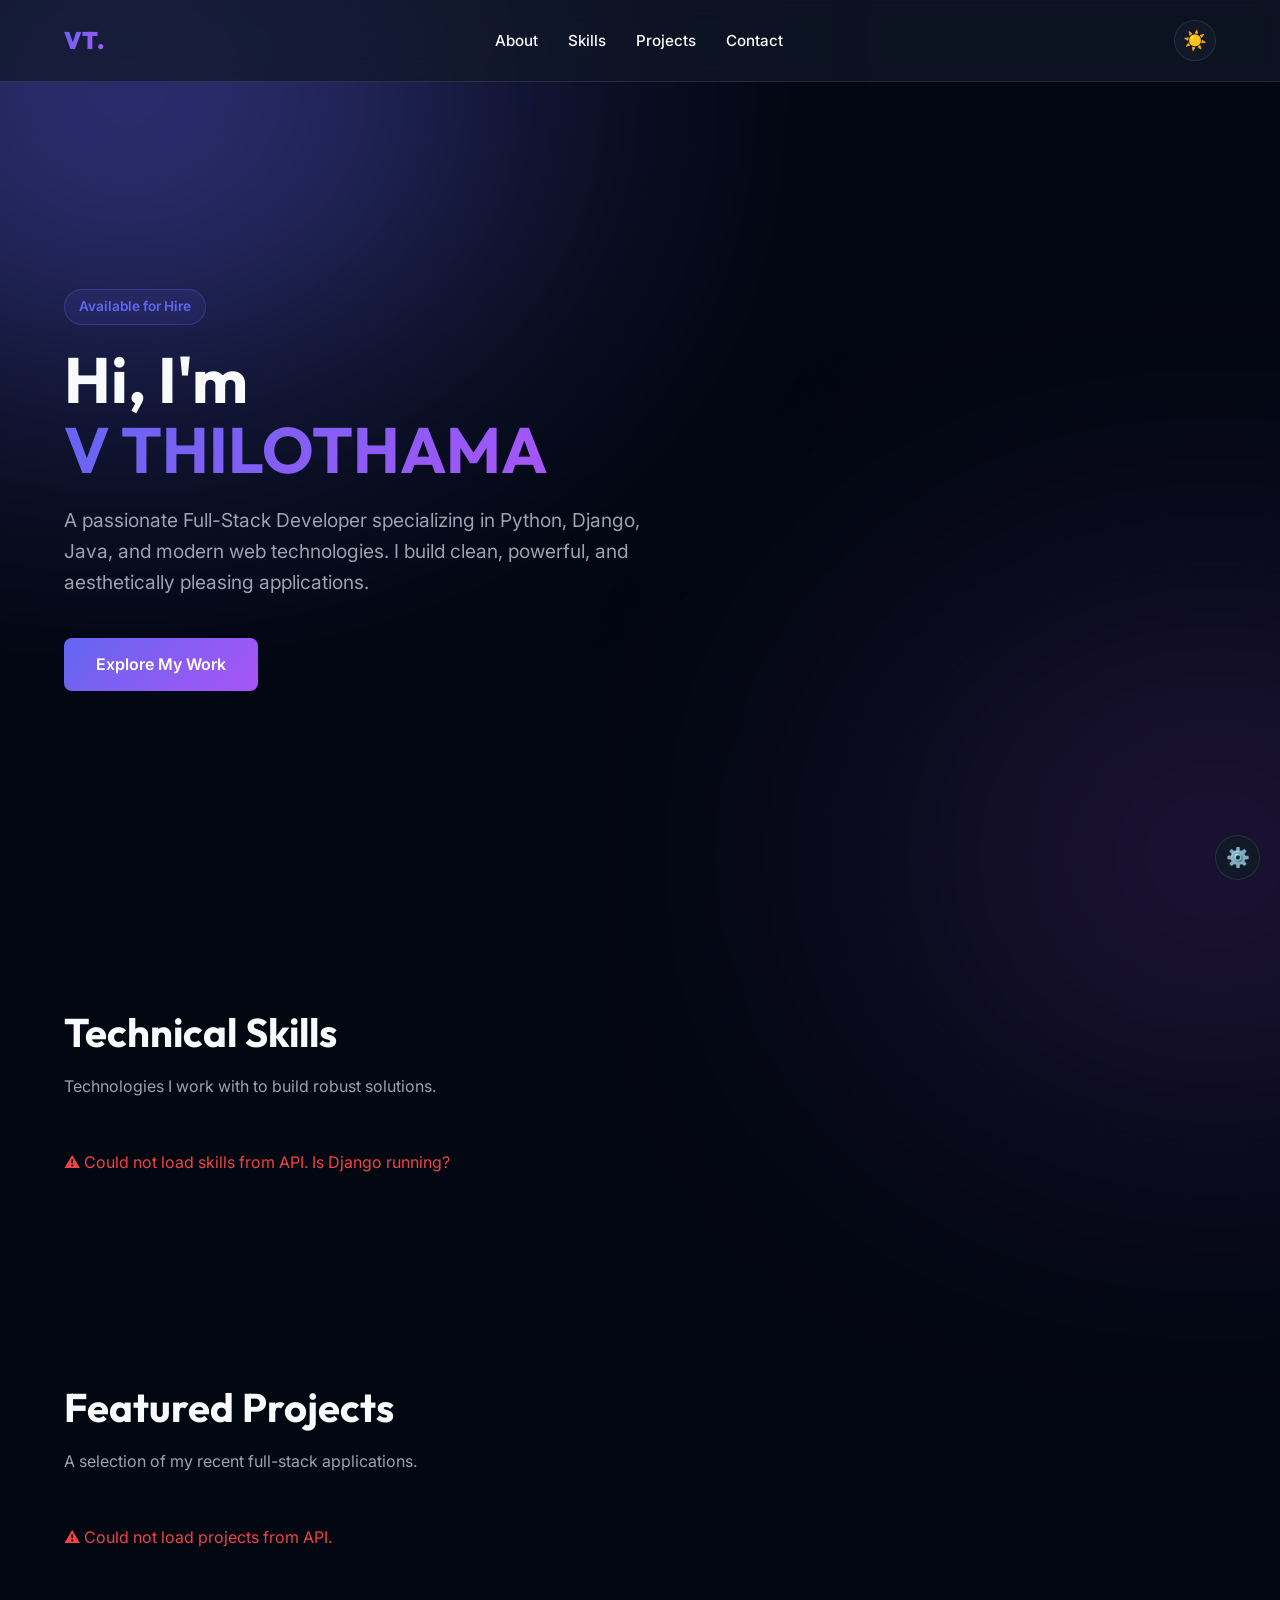
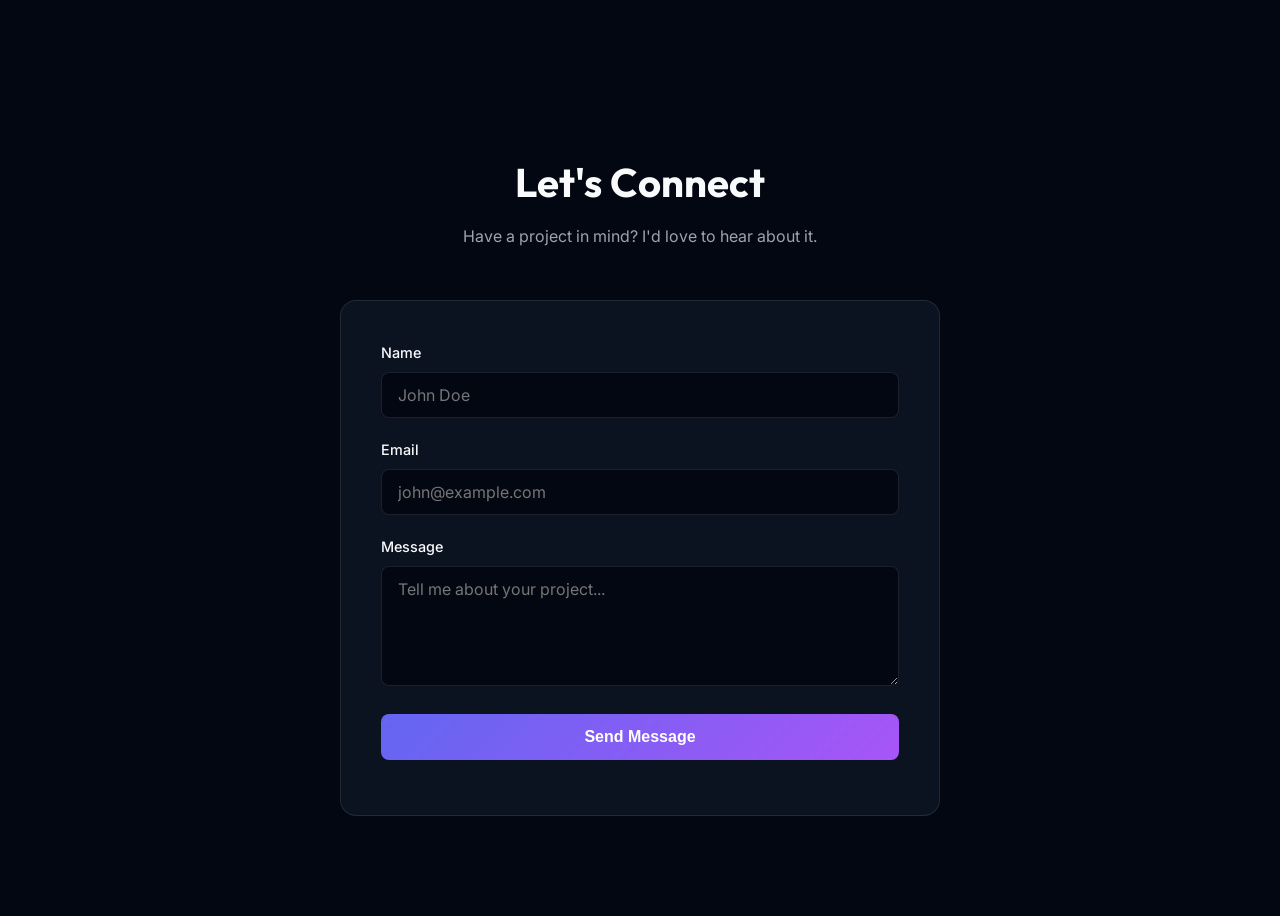
==== commit b22c6465: "Initial portfolio website" ====
--- a/frontend/index.html
+++ b/frontend/index.html
@@ -1,412 +1,86 @@
 <!DOCTYPE html>
-<html lang="en">
+<html lang="en" data-theme="dark">
+<head>
+    <meta charset="UTF-8">
+    <meta name="viewport" content="width=device-width, initial-scale=1.0">
+    <title>V THILOTHAMA | Full-Stack Developer</title>
+    <link rel="stylesheet" href="css/style.css">
+</head>
+<body>
+    <!-- Abstract Background -->
+    <div class="bg-glow"></div>
+    <div class="bg-glow-2"></div>
 
-<head>
-  <meta charset="UTF-8" />
-  <meta name="viewport" content="width=device-width, initial-scale=1.0" />
-  <meta name="description" content="V THILOTHAMA — Full-Stack Developer | Python, Django, JavaScript. Building clean, powerful web applications." />
-  <meta name="author" content="V THILOTHAMA" />
-  <meta property="og:title" content="V THILOTHAMA — Full-Stack Developer" />
-  <meta property="og:description" content="Portfolio of V THILOTHAMA — Python & Django developer passionate about building web applications." />
-  <meta property="og:type" content="website" />
-  <title>V THILOTHAMA — Full-Stack Developer</title>
+    <!-- Navigation -->
+    <nav id="navbar">
+        <a href="#" class="logo">VT.</a>
+        <ul class="nav-links">
+            <li><a href="#about">About</a></li>
+            <li><a href="#skills">Skills</a></li>
+            <li><a href="#projects">Projects</a></li>
+            <li><a href="#contact">Contact</a></li>
+        </ul>
+        <button class="theme-toggle" id="theme-toggle" title="Toggle Theme">🌙</button>
+    </nav>
 
-  <!-- Google Fonts -->
-  <link rel="preconnect" href="https://fonts.googleapis.com" />
-  <link rel="preconnect" href="https://fonts.gstatic.com" crossorigin />
-  <link href="https://fonts.googleapis.com/css2?family=Inter:wght@300;400;500;600;700;800;900&family=Outfit:wght@400;600;700;800;900&family=JetBrains+Mono:wght@400;500&display=swap" rel="stylesheet" />
+    <!-- Hero Section -->
+    <section class="hero" id="home">
+        <div class="hero-content reveal">
+            <div class="badge">Available for Hire</div>
+            <h1>Hi, I'm <br><span>V THILOTHAMA</span></h1>
+            <p>A passionate Full-Stack Developer specializing in Python, Django, Java, and modern web technologies. I build clean, powerful, and aesthetically pleasing applications.</p>
+            <a href="#projects" class="btn-primary">Explore My Work</a>
+        </div>
+    </section>
 
-  <link rel="stylesheet" href="portfolio.css" />
-</head>
+    <!-- Skills Section -->
+    <section id="skills">
+        <h2 class="section-title reveal">Technical Skills</h2>
+        <p class="section-subtitle reveal">Technologies I work with to build robust solutions.</p>
+        <div class="skills-grid" id="skills-container">
+            <!-- Populated dynamically via JS -->
+            <p style="color: var(--text-muted);">Loading skills...</p>
+        </div>
+    </section>
 
-<body>
+    <!-- Projects Section -->
+    <section id="projects">
+        <h2 class="section-title reveal">Featured Projects</h2>
+        <p class="section-subtitle reveal">A selection of my recent full-stack applications.</p>
+        <div class="projects-grid" id="projects-container">
+            <!-- Populated dynamically via JS -->
+            <p style="color: var(--text-muted);">Loading projects...</p>
+        </div>
+    </section>
 
-  <!-- ===================== CUSTOM CURSOR ===================== -->
-  <div id="cursor-dot" class="cursor-dot"></div>
-  <div id="cursor-ring" class="cursor-ring"></div>
+    <!-- Contact Section -->
+    <section id="contact">
+        <h2 class="section-title reveal" style="text-align: center;">Let's Connect</h2>
+        <p class="section-subtitle reveal" style="text-align: center;">Have a project in mind? I'd love to hear about it.</p>
+        
+        <div class="contact-container reveal">
+            <form id="contact-form">
+                <div class="form-group">
+                    <label>Name</label>
+                    <input type="text" id="contact-name" class="form-control" required placeholder="John Doe">
+                </div>
+                <div class="form-group">
+                    <label>Email</label>
+                    <input type="email" id="contact-email" class="form-control" required placeholder="john@example.com">
+                </div>
+                <div class="form-group">
+                    <label>Message</label>
+                    <textarea id="contact-message" class="form-control" required placeholder="Tell me about your project..."></textarea>
+                </div>
+                <button type="submit" class="btn-primary" style="width: 100%; border-radius: 8px;">Send Message</button>
+                <div id="contact-status" style="margin-top: 15px; font-size: 0.9rem; text-align: center;"></div>
+            </form>
+        </div>
+    </section>
 
-  <!-- ===================== ANIMATED BACKGROUND ===================== -->
-  <div class="bg-scene" aria-hidden="true">
-    <div class="bg-orb orb-1"></div>
-    <div class="bg-orb orb-2"></div>
-    <div class="bg-orb orb-3"></div>
-    <div class="bg-grid"></div>
-  </div>
+    <!-- Admin Link Floating Button -->
+    <a href="admin.html" class="admin-link" title="Admin Dashboard">⚙️</a>
 
-  <!-- ===================== NAVBAR ===================== -->
-  <nav class="navbar" id="navbar" role="navigation" aria-label="Main navigation">
-    <div class="nav-inner">
-      <a href="#hero" class="nav-logo" aria-label="Home">
-        <span class="logo-bracket">&lt;</span>
-        <span class="logo-name">VT</span>
-        <span class="logo-bracket">/&gt;</span>
-      </a>
-
-      <ul class="nav-links" id="nav-links" role="list">
-        <li><a href="#about" class="nav-link" data-section="about">About</a></li>
-        <li><a href="#skills" class="nav-link" data-section="skills">Skills</a></li>
-        <li><a href="#projects" class="nav-link" data-section="projects">Projects</a></li>
-        <li><a href="#contact" class="nav-link" data-section="contact">Contact</a></li>
-      </ul>
-
-      <a href="#contact" class="nav-cta" id="nav-hire-btn">Hire Me</a>
-
-      <button class="nav-hamburger" id="nav-hamburger" aria-label="Toggle menu" aria-expanded="false">
-        <span></span><span></span><span></span>
-      </button>
-    </div>
-  </nav>
-
-  <!-- ===================== HERO SECTION ===================== -->
-  <section id="hero" class="hero-section" aria-label="Introduction">
-    <div class="hero-content">
-      <div class="hero-badge reveal-up">
-        <span class="badge-dot"></span>
-        Available for opportunities
-      </div>
-
-      <h1 class="hero-title reveal-up">
-        Hi, I'm
-        <span class="hero-name gradient-text">V THILOTHAMA</span>
-      </h1>
-
-      <div class="hero-typewriter reveal-up">
-        I build <span id="typewriter-text" class="typewriter-highlight"></span><span class="typewriter-cursor">|</span>
-      </div>
-
-      <p class="hero-desc reveal-up">
-        A passionate Full-Stack Developer specialising in <strong>Python</strong>, <strong>Django</strong>, and <strong>JavaScript</strong>. I love turning complex problems into clean, elegant solutions.
-      </p>
-
-      <div class="hero-actions reveal-up">
-        <a href="#projects" class="btn btn-primary" id="view-work-btn">
-          <svg width="18" height="18" viewBox="0 0 24 24" fill="none" stroke="currentColor" stroke-width="2" stroke-linecap="round" stroke-linejoin="round"><rect x="2" y="3" width="20" height="14" rx="2"/><line x1="8" y1="21" x2="16" y2="21"/><line x1="12" y1="17" x2="12" y2="21"/></svg>
-          View My Work
-        </a>
-        <a href="#contact" class="btn btn-outline" id="contact-hero-btn">
-          <svg width="18" height="18" viewBox="0 0 24 24" fill="none" stroke="currentColor" stroke-width="2" stroke-linecap="round" stroke-linejoin="round"><path d="M4 4h16c1.1 0 2 .9 2 2v12c0 1.1-.9 2-2 2H4c-1.1 0-2-.9-2-2V6c0-1.1.9-2 2-2z"/><polyline points="22,6 12,13 2,6"/></svg>
-          Get In Touch
-        </a>
-      </div>
-
-      <!-- Social links -->
-      <div class="hero-socials reveal-up">
-        <a href="https://github.com/thilluu129" class="social-link" target="_blank" rel="noopener" aria-label="GitHub">
-          <svg width="20" height="20" viewBox="0 0 24 24" fill="currentColor"><path d="M12 0C5.37 0 0 5.37 0 12c0 5.31 3.435 9.795 8.205 11.385.6.105.825-.255.825-.57 0-.285-.015-1.23-.015-2.235-3.015.555-3.795-.735-4.035-1.41-.135-.345-.72-1.41-1.23-1.695-.42-.225-1.02-.78-.015-.795.945-.015 1.62.87 1.845 1.23 1.08 1.815 2.805 1.305 3.495.99.105-.78.42-1.305.765-1.605-2.67-.3-5.46-1.335-5.46-5.925 0-1.305.465-2.385 1.23-3.225-.12-.3-.54-1.53.12-3.18 0 0 1.005-.315 3.3 1.23.96-.27 1.98-.405 3-.405s2.04.135 3 .405c2.295-1.56 3.3-1.23 3.3-1.23.66 1.65.24 2.88.12 3.18.765.84 1.23 1.905 1.23 3.225 0 4.605-2.805 5.625-5.475 5.925.435.375.81 1.095.81 2.22 0 1.605-.015 2.895-.015 3.3 0 .315.225.69.825.57A12.02 12.02 0 0 0 24 12c0-6.63-5.37-12-12-12z"/></svg>
-        </a>
-        <a href="https://linkedin.com/in/thilothama" class="social-link" target="_blank" rel="noopener" aria-label="LinkedIn">
-          <svg width="20" height="20" viewBox="0 0 24 24" fill="currentColor"><path d="M20.447 20.452h-3.554v-5.569c0-1.328-.027-3.037-1.852-3.037-1.853 0-2.136 1.445-2.136 2.939v5.667H9.351V9h3.414v1.561h.046c.477-.9 1.637-1.85 3.37-1.85 3.601 0 4.267 2.37 4.267 5.455v6.286zM5.337 7.433a2.062 2.062 0 0 1-2.063-2.065 2.064 2.064 0 1 1 2.063 2.065zm1.782 13.019H3.555V9h3.564v11.452zM22.225 0H1.771C.792 0 0 .774 0 1.729v20.542C0 23.227.792 24 1.771 24h20.451C23.2 24 24 23.227 24 22.271V1.729C24 .774 23.2 0 22.222 0h.003z"/></svg>
-        </a>
-        <a href="mailto:thilothama@email.com" class="social-link" aria-label="Email">
-          <svg width="20" height="20" viewBox="0 0 24 24" fill="none" stroke="currentColor" stroke-width="2" stroke-linecap="round" stroke-linejoin="round"><path d="M4 4h16c1.1 0 2 .9 2 2v12c0 1.1-.9 2-2 2H4c-1.1 0-2-.9-2-2V6c0-1.1.9-2 2-2z"/><polyline points="22,6 12,13 2,6"/></svg>
-        </a>
-      </div>
-
-      <!-- Scroll hint -->
-      <div class="scroll-hint reveal-up" aria-hidden="true">
-        <div class="scroll-mouse">
-          <div class="scroll-wheel"></div>
-        </div>
-        <span>Scroll to explore</span>
-      </div>
-    </div>
-
-    <!-- Hero floating cards -->
-    <div class="hero-visual" aria-hidden="true">
-      <div class="floating-card card-python">
-        <span class="fc-icon">🐍</span>
-        <span class="fc-label">Python</span>
-      </div>
-      <div class="floating-card card-django">
-        <span class="fc-icon">🦄</span>
-        <span class="fc-label">Django</span>
-      </div>
-      <div class="floating-card card-js">
-        <span class="fc-icon">⚡</span>
-        <span class="fc-label">JavaScript</span>
-      </div>
-      <div class="floating-card card-api">
-        <span class="fc-icon">🔌</span>
-        <span class="fc-label">REST API</span>
-      </div>
-      <div class="floating-card card-db">
-        <span class="fc-icon">🗄️</span>
-        <span class="fc-label">Database</span>
-      </div>
-
-      <!-- Code snippet card -->
-      <div class="code-card">
-        <div class="code-card-header">
-          <span class="code-dot red"></span>
-          <span class="code-dot yellow"></span>
-          <span class="code-dot green"></span>
-          <span class="code-filename">portfolio.py</span>
-        </div>
-        <pre class="code-snippet"><span class="c-kw">class</span> <span class="c-cls">Developer</span>:
-  name <span class="c-op">=</span> <span class="c-str">"V Thilothama"</span>
-  skills <span class="c-op">=</span> [<span class="c-str">"Python"</span>, <span class="c-str">"Django"</span>]
-  passion <span class="c-op">=</span> <span class="c-str">"Building things"</span>
-
-  <span class="c-kw">def</span> <span class="c-fn">hire_me</span>(self):
-    <span class="c-kw">return</span> <span class="c-str">"Let's build!"</span> <span class="c-cm">✨</span></pre>
-      </div>
-    </div>
-  </section>
-
-  <!-- ===================== ABOUT SECTION ===================== -->
-  <section id="about" class="about-section section" aria-labelledby="about-heading">
-    <div class="container">
-      <div class="section-header reveal-up">
-        <span class="section-tag">About Me</span>
-        <h2 id="about-heading" class="section-title">Who I Am</h2>
-        <p class="section-subtitle">A developer who loves clean code and great user experiences</p>
-      </div>
-
-      <div class="about-grid">
-        <div class="about-avatar-wrap reveal-left">
-          <div class="about-avatar">
-            <div class="avatar-initials">VT</div>
-            <div class="avatar-ring"></div>
-            <div class="avatar-ring ring-2"></div>
-          </div>
-          <div class="about-stats">
-            <div class="stat-box">
-              <span class="stat-num" data-target="10">0</span>
-              <span class="stat-label">Projects Built</span>
-            </div>
-            <div class="stat-box">
-              <span class="stat-num" data-target="5">0</span>
-              <span class="stat-label">Technologies</span>
-            </div>
-            <div class="stat-box">
-              <span class="stat-num" data-target="100">0</span>
-              <span class="stat-label">% Passionate</span>
-            </div>
-          </div>
-        </div>
-
-        <div class="about-text reveal-right">
-          <h3 class="about-greeting">Hello! I'm <span class="gradient-text">V Thilothama</span></h3>
-          <p class="about-para">
-            I'm a Full-Stack Developer with a strong focus on <strong>Python</strong> and <strong>Django</strong> for backend systems and clean, performant <strong>JavaScript</strong> frontends. I enjoy building applications that are not just functional, but also beautifully designed and intuitive to use.
-          </p>
-          <p class="about-para">
-            My journey in tech started with curiosity — I love understanding how things work under the hood. From building REST APIs with Django REST Framework to crafting animated UIs with Vanilla JS, I aim to deliver complete, polished products.
-          </p>
-          <p class="about-para">
-            When I'm not coding, I'm learning — exploring new frameworks, solving algorithm challenges, or contributing to open-source projects.
-          </p>
-
-          <div class="about-tags">
-            <span class="about-tag">🏗️ Backend Architecture</span>
-            <span class="about-tag">🎨 UI/UX Design</span>
-            <span class="about-tag">🔗 REST APIs</span>
-            <span class="about-tag">📊 Data Analysis</span>
-            <span class="about-tag">🐙 Open Source</span>
-            <span class="about-tag">🚀 Problem Solving</span>
-          </div>
-
-          <div class="about-actions">
-            <a href="#contact" class="btn btn-primary">Let's Work Together</a>
-            <a href="#" class="btn btn-ghost" id="download-cv-btn">
-              <svg width="16" height="16" viewBox="0 0 24 24" fill="none" stroke="currentColor" stroke-width="2" stroke-linecap="round" stroke-linejoin="round"><path d="M21 15v4a2 2 0 0 1-2 2H5a2 2 0 0 1-2-2v-4"/><polyline points="7 10 12 15 17 10"/><line x1="12" y1="15" x2="12" y2="3"/></svg>
-              Download CV
-            </a>
-          </div>
-        </div>
-      </div>
-    </div>
-  </section>
-
-  <!-- ===================== SKILLS SECTION ===================== -->
-  <section id="skills" class="skills-section section" aria-labelledby="skills-heading">
-    <div class="container">
-      <div class="section-header reveal-up">
-        <span class="section-tag">What I Know</span>
-        <h2 id="skills-heading" class="section-title">Skills & Technologies</h2>
-        <p class="section-subtitle">My technical toolkit — built through real projects</p>
-      </div>
-
-      <!-- Skills loading skeleton -->
-      <div id="skills-loading" class="skills-loading" aria-live="polite" aria-label="Loading skills">
-        <div class="loader-ring"></div>
-        <span>Loading skills from database…</span>
-      </div>
-
-      <!-- Skills error -->
-      <div id="skills-error" class="api-error hidden">
-        <span>⚠️ Could not load skills. Make sure the Django server is running on port 8001.</span>
-      </div>
-
-      <!-- Skills grid rendered dynamically -->
-      <div id="skills-grid" class="skills-categories hidden" aria-label="Skills by category"></div>
-    </div>
-  </section>
-
-  <!-- ===================== PROJECTS SECTION ===================== -->
-  <section id="projects" class="projects-section section" aria-labelledby="projects-heading">
-    <div class="container">
-      <div class="section-header reveal-up">
-        <span class="section-tag">My Work</span>
-        <h2 id="projects-heading" class="section-title">Featured Projects</h2>
-        <p class="section-subtitle">Real applications I've built — all connected to live backends</p>
-      </div>
-
-      <!-- Project filter tabs -->
-      <div class="project-filters reveal-up" role="tablist" aria-label="Filter projects by category" id="project-filter-bar">
-        <button class="filter-tab active" data-filter="all" role="tab" aria-selected="true" id="filter-all">All</button>
-        <button class="filter-tab" data-filter="fullstack" role="tab" aria-selected="false" id="filter-fullstack">Full-Stack</button>
-        <button class="filter-tab" data-filter="backend" role="tab" aria-selected="false" id="filter-backend">Backend</button>
-        <button class="filter-tab" data-filter="frontend" role="tab" aria-selected="false" id="filter-frontend">Frontend</button>
-        <button class="filter-tab" data-filter="data" role="tab" aria-selected="false" id="filter-data">Data / ML</button>
-        <button class="filter-tab" data-filter="game" role="tab" aria-selected="false" id="filter-game">Game / Fun</button>
-      </div>
-
-      <!-- Projects loading -->
-      <div id="projects-loading" class="projects-loading" aria-live="polite">
-        <div class="loader-ring"></div>
-        <span>Loading projects from database…</span>
-      </div>
-
-      <!-- Projects error -->
-      <div id="projects-error" class="api-error hidden">
-        <span>⚠️ Could not load projects. Make sure the Django server is running on port 8001.</span>
-      </div>
-
-      <!-- Projects grid -->
-      <div id="projects-grid" class="projects-grid hidden" aria-label="Project cards" role="list"></div>
-
-      <!-- No results -->
-      <div id="projects-empty" class="projects-empty hidden" aria-live="polite">
-        <span>No projects found in this category.</span>
-      </div>
-    </div>
-  </section>
-
-  <!-- ===================== CONTACT SECTION ===================== -->
-  <section id="contact" class="contact-section section" aria-labelledby="contact-heading">
-    <div class="container">
-      <div class="section-header reveal-up">
-        <span class="section-tag">Let's Connect</span>
-        <h2 id="contact-heading" class="section-title">Get In Touch</h2>
-        <p class="section-subtitle">Have a project in mind? I'd love to hear from you. Your message is saved to my database.</p>
-      </div>
-
-      <div class="contact-grid">
-        <!-- Contact info -->
-        <div class="contact-info reveal-left">
-          <h3 class="contact-info-title">Let's build something great together</h3>
-          <p class="contact-info-text">
-            Whether you have a project idea, want to collaborate, or just want to say hello — my inbox is always open. I'll get back to you as soon as possible.
-          </p>
-
-          <div class="contact-details">
-            <div class="contact-item">
-              <div class="contact-icon">
-                <svg width="20" height="20" viewBox="0 0 24 24" fill="none" stroke="currentColor" stroke-width="2" stroke-linecap="round" stroke-linejoin="round"><path d="M4 4h16c1.1 0 2 .9 2 2v12c0 1.1-.9 2-2 2H4c-1.1 0-2-.9-2-2V6c0-1.1.9-2 2-2z"/><polyline points="22,6 12,13 2,6"/></svg>
-              </div>
-              <div>
-                <span class="contact-label">Email</span>
-                <a href="mailto:thilothama@email.com" class="contact-value">thilothama@email.com</a>
-              </div>
-            </div>
-            <div class="contact-item">
-              <div class="contact-icon">
-                <svg width="20" height="20" viewBox="0 0 24 24" fill="currentColor"><path d="M12 0C5.37 0 0 5.37 0 12c0 5.31 3.435 9.795 8.205 11.385.6.105.825-.255.825-.57 0-.285-.015-1.23-.015-2.235-3.015.555-3.795-.735-4.035-1.41-.135-.345-.72-1.41-1.23-1.695-.42-.225-1.02-.78-.015-.795.945-.015 1.62.87 1.845 1.23 1.08 1.815 2.805 1.305 3.495.99.105-.78.42-1.305.765-1.605-2.67-.3-5.46-1.335-5.46-5.925 0-1.305.465-2.385 1.23-3.225-.12-.3-.54-1.53.12-3.18 0 0 1.005-.315 3.3 1.23.96-.27 1.98-.405 3-.405s2.04.135 3 .405c2.295-1.56 3.3-1.23 3.3-1.23.66 1.65.24 2.88.12 3.18.765.84 1.23 1.905 1.23 3.225 0 4.605-2.805 5.625-5.475 5.925.435.375.81 1.095.81 2.22 0 1.605-.015 2.895-.015 3.3 0 .315.225.69.825.57A12.02 12.02 0 0 0 24 12c0-6.63-5.37-12-12-12z"/></svg>
-              </div>
-              <div>
-                <span class="contact-label">GitHub</span>
-                <a href="https://github.com/thilluu129" target="_blank" rel="noopener" class="contact-value">github.com/thilluu129</a>
-              </div>
-            </div>
-            <div class="contact-item">
-              <div class="contact-icon">
-                <svg width="20" height="20" viewBox="0 0 24 24" fill="currentColor"><path d="M20.447 20.452h-3.554v-5.569c0-1.328-.027-3.037-1.852-3.037-1.853 0-2.136 1.445-2.136 2.939v5.667H9.351V9h3.414v1.561h.046c.477-.9 1.637-1.85 3.37-1.85 3.601 0 4.267 2.37 4.267 5.455v6.286zM5.337 7.433a2.062 2.062 0 0 1-2.063-2.065 2.064 2.064 0 1 1 2.063 2.065zm1.782 13.019H3.555V9h3.564v11.452zM22.225 0H1.771C.792 0 0 .774 0 1.729v20.542C0 23.227.792 24 1.771 24h20.451C23.2 24 24 23.227 24 22.271V1.729C24 .774 23.2 0 22.222 0h.003z"/></svg>
-              </div>
-              <div>
-                <span class="contact-label">LinkedIn</span>
-                <a href="https://linkedin.com/in/thilothama" target="_blank" rel="noopener" class="contact-value">linkedin.com/in/thilothama</a>
-              </div>
-            </div>
-          </div>
-
-          <!-- Status card -->
-          <div class="availability-card">
-            <div class="avail-dot"></div>
-            <div>
-              <strong>Currently available</strong>
-              <p>Open to internships, freelance projects, and full-time roles.</p>
-            </div>
-          </div>
-        </div>
-
-        <!-- Contact form -->
-        <div class="contact-form-wrap reveal-right">
-          <form id="contact-form" class="contact-form" novalidate aria-label="Contact form">
-            <div class="form-row">
-              <div class="form-group">
-                <label for="contact-name" class="form-label">Your Name <span class="required-star">*</span></label>
-                <input type="text" id="contact-name" class="form-input" placeholder="John Doe" required maxlength="150" autocomplete="name" />
-              </div>
-              <div class="form-group">
-                <label for="contact-email" class="form-label">Email Address <span class="required-star">*</span></label>
-                <input type="email" id="contact-email" class="form-input" placeholder="john@example.com" required autocomplete="email" />
-              </div>
-            </div>
-
-            <div class="form-group">
-              <label for="contact-subject" class="form-label">Subject <span class="optional-tag">optional</span></label>
-              <input type="text" id="contact-subject" class="form-input" placeholder="Project inquiry, collaboration…" maxlength="200" />
-            </div>
-
-            <div class="form-group">
-              <label for="contact-message" class="form-label">Message <span class="required-star">*</span></label>
-              <textarea id="contact-message" class="form-textarea" rows="5" placeholder="Tell me about your project or just say hi!" required maxlength="2000"></textarea>
-              <span id="char-count" class="char-count">0 / 2000</span>
-            </div>
-
-            <!-- Form feedback -->
-            <div id="form-feedback" class="form-feedback hidden" role="alert" aria-live="polite"></div>
-
-            <button type="submit" id="contact-submit-btn" class="btn btn-primary btn-full">
-              <svg width="18" height="18" viewBox="0 0 24 24" fill="none" stroke="currentColor" stroke-width="2" stroke-linecap="round" stroke-linejoin="round"><line x1="22" y1="2" x2="11" y2="13"/><polygon points="22 2 15 22 11 13 2 9 22 2"/></svg>
-              <span id="submit-btn-text">Send Message</span>
-            </button>
-          </form>
-        </div>
-      </div>
-    </div>
-  </section>
-
-  <!-- ===================== FOOTER ===================== -->
-  <footer class="footer" aria-label="Footer">
-    <div class="footer-inner">
-      <div class="footer-brand">
-        <span class="logo-bracket">&lt;</span>
-        <span class="logo-name">VT</span>
-        <span class="logo-bracket">/&gt;</span>
-      </div>
-      <p class="footer-text">
-        Built with <span class="heart">♥</span> using Python, Django &amp; Vanilla JS
-      </p>
-      <p class="footer-copy">© <span id="footer-year"></span> V THILOTHAMA. All rights reserved.</p>
-    </div>
-  </footer>
-
-  <!-- ===================== PROJECT DETAIL MODAL ===================== -->
-  <div id="project-modal" class="modal-overlay hidden" role="dialog" aria-modal="true" aria-labelledby="modal-project-title">
-    <div class="modal-panel project-modal-panel">
-      <button id="close-project-modal" class="modal-close-btn" aria-label="Close project details">
-        <svg width="20" height="20" viewBox="0 0 24 24" fill="none" stroke="currentColor" stroke-width="2.5" stroke-linecap="round" stroke-linejoin="round"><line x1="18" y1="6" x2="6" y2="18"/><line x1="6" y1="6" x2="18" y2="18"/></svg>
-      </button>
-      <div id="modal-project-content" class="modal-project-content"></div>
-    </div>
-  </div>
-
-  <!-- Toast notifications -->
-  <div id="toast-container" aria-live="assertive" aria-atomic="false"></div>
-
-  <script src="portfolio.js"></script>
+    <script src="js/app.js"></script>
 </body>
-
 </html>
--- a/frontend/css/style.css
+++ b/frontend/css/style.css
@@ -0,0 +1,445 @@
+@import url('https://fonts.googleapis.com/css2?family=Inter:wght@300;400;500;600;700&family=Outfit:wght@400;600;700;800;900&display=swap');
+
+:root {
+  /* Dark Mode (Default) - Deep Ocean / Indigo Theme */
+  --bg-color: #030712;
+  --surface-color: rgba(17, 24, 39, 0.7);
+  --surface-color-solid: #111827;
+  --surface-border: rgba(255, 255, 255, 0.1);
+  --text-main: #f9fafb;
+  --text-muted: #9ca3af;
+  --accent-color: #6366f1;
+  --accent-glow: rgba(99, 102, 241, 0.5);
+  --accent-gradient: linear-gradient(135deg, #6366f1 0%, #a855f7 100%);
+  --success-color: #10b981;
+  --danger-color: #ef4444;
+}
+
+[data-theme="light"] {
+  /* Light Mode */
+  --bg-color: #f8fafc;
+  --surface-color: rgba(255, 255, 255, 0.7);
+  --surface-color-solid: #ffffff;
+  --surface-border: rgba(0, 0, 0, 0.1);
+  --text-main: #0f172a;
+  --text-muted: #475569;
+  --accent-color: #4f46e5;
+  --accent-glow: rgba(79, 70, 229, 0.3);
+  --accent-gradient: linear-gradient(135deg, #4f46e5 0%, #9333ea 100%);
+}
+
+* {
+  margin: 0;
+  padding: 0;
+  box-sizing: border-box;
+}
+
+html {
+  scroll-behavior: smooth;
+}
+
+body {
+  font-family: 'Inter', sans-serif;
+  background-color: var(--bg-color);
+  color: var(--text-main);
+  line-height: 1.6;
+  transition: background-color 0.3s ease, color 0.3s ease;
+  overflow-x: hidden;
+}
+
+h1, h2, h3, h4, h5, h6 {
+  font-family: 'Outfit', sans-serif;
+}
+
+/* Background Effects */
+.bg-glow {
+  position: fixed;
+  top: -20vh;
+  left: -20vw;
+  width: 60vw;
+  height: 60vh;
+  background: var(--accent-glow);
+  filter: blur(150px);
+  border-radius: 50%;
+  z-index: -1;
+  pointer-events: none;
+}
+.bg-glow-2 {
+  position: fixed;
+  bottom: -20vh;
+  right: -20vw;
+  width: 50vw;
+  height: 50vh;
+  background: rgba(168, 85, 247, 0.2);
+  filter: blur(150px);
+  border-radius: 50%;
+  z-index: -1;
+  pointer-events: none;
+}
+
+/* Navbar */
+nav {
+  position: fixed;
+  top: 0;
+  width: 100%;
+  padding: 20px 5%;
+  display: flex;
+  justify-content: space-between;
+  align-items: center;
+  z-index: 100;
+  background: var(--surface-color);
+  backdrop-filter: blur(12px);
+  border-bottom: 1px solid var(--surface-border);
+  transition: padding 0.3s ease;
+}
+nav.scrolled {
+  padding: 15px 5%;
+}
+.logo {
+  font-family: 'Outfit', sans-serif;
+  font-weight: 900;
+  font-size: 1.5rem;
+  background: var(--accent-gradient);
+  -webkit-background-clip: text;
+  -webkit-text-fill-color: transparent;
+  text-decoration: none;
+}
+.nav-links {
+  display: flex;
+  gap: 30px;
+  list-style: none;
+  align-items: center;
+}
+.nav-links a {
+  text-decoration: none;
+  color: var(--text-main);
+  font-weight: 500;
+  font-size: 0.95rem;
+  transition: color 0.2s ease;
+}
+.nav-links a:hover {
+  color: var(--accent-color);
+}
+.theme-toggle {
+  background: none;
+  border: none;
+  color: var(--text-main);
+  cursor: pointer;
+  font-size: 1.2rem;
+  display: flex;
+  align-items: center;
+  justify-content: center;
+  padding: 8px;
+  border-radius: 50%;
+  background: var(--surface-color-solid);
+  border: 1px solid var(--surface-border);
+  transition: transform 0.2s ease;
+}
+.theme-toggle:hover {
+  transform: scale(1.1);
+}
+
+/* Hero Section */
+.hero {
+  min-height: 100vh;
+  display: flex;
+  align-items: center;
+  padding: 0 5%;
+  position: relative;
+}
+.hero-content {
+  max-width: 800px;
+  margin-top: 80px;
+}
+.badge {
+  display: inline-block;
+  padding: 6px 14px;
+  border-radius: 20px;
+  background: rgba(99, 102, 241, 0.1);
+  border: 1px solid rgba(99, 102, 241, 0.3);
+  color: var(--accent-color);
+  font-weight: 600;
+  font-size: 0.85rem;
+  margin-bottom: 20px;
+  animation: float 3s ease-in-out infinite;
+}
+.hero h1 {
+  font-size: clamp(3rem, 5vw, 5rem);
+  line-height: 1.1;
+  margin-bottom: 20px;
+}
+.hero h1 span {
+  background: var(--accent-gradient);
+  -webkit-background-clip: text;
+  -webkit-text-fill-color: transparent;
+}
+.hero p {
+  font-size: 1.2rem;
+  color: var(--text-muted);
+  max-width: 600px;
+  margin-bottom: 40px;
+}
+.btn-primary {
+  display: inline-block;
+  padding: 14px 32px;
+  background: var(--accent-gradient);
+  color: white;
+  text-decoration: none;
+  border-radius: 8px;
+  font-weight: 600;
+  font-size: 1rem;
+  transition: transform 0.2s ease, box-shadow 0.2s ease;
+  border: none;
+  cursor: pointer;
+}
+.btn-primary:hover {
+  transform: translateY(-2px);
+  box-shadow: 0 10px 25px var(--accent-glow);
+}
+
+/* Sections Common */
+section {
+  padding: 100px 5%;
+}
+.section-title {
+  font-size: 2.5rem;
+  margin-bottom: 10px;
+}
+.section-subtitle {
+  color: var(--text-muted);
+  margin-bottom: 50px;
+}
+
+/* Skills */
+.skills-grid {
+  display: grid;
+  grid-template-columns: repeat(auto-fit, minmax(280px, 1fr));
+  gap: 30px;
+}
+.skill-card {
+  background: var(--surface-color);
+  backdrop-filter: blur(12px);
+  border: 1px solid var(--surface-border);
+  border-radius: 16px;
+  padding: 30px;
+  transition: transform 0.3s ease;
+}
+.skill-card:hover {
+  transform: translateY(-5px);
+  border-color: var(--accent-color);
+}
+.skill-card h3 {
+  font-size: 1.2rem;
+  margin-bottom: 20px;
+  display: flex;
+  align-items: center;
+  gap: 10px;
+}
+.skill-item {
+  margin-bottom: 15px;
+}
+.skill-info {
+  display: flex;
+  justify-content: space-between;
+  margin-bottom: 6px;
+  font-size: 0.9rem;
+  font-weight: 500;
+}
+.skill-bar {
+  width: 100%;
+  height: 6px;
+  background: var(--bg-color);
+  border-radius: 4px;
+  overflow: hidden;
+}
+.skill-progress {
+  height: 100%;
+  background: var(--accent-gradient);
+  border-radius: 4px;
+  width: 0;
+  transition: width 1s cubic-bezier(0.1, 0.5, 0.1, 1);
+}
+
+/* Projects */
+.projects-grid {
+  display: grid;
+  grid-template-columns: repeat(auto-fit, minmax(320px, 1fr));
+  gap: 30px;
+}
+.project-card {
+  background: var(--surface-color);
+  border: 1px solid var(--surface-border);
+  border-radius: 16px;
+  padding: 30px;
+  display: flex;
+  flex-direction: column;
+  transition: all 0.3s ease;
+}
+.project-card:hover {
+  transform: translateY(-10px);
+  border-color: var(--accent-color);
+  box-shadow: 0 10px 30px rgba(0,0,0,0.1);
+}
+.project-card h3 {
+  font-size: 1.4rem;
+  margin-bottom: 10px;
+}
+.project-desc {
+  color: var(--text-muted);
+  font-size: 0.95rem;
+  margin-bottom: 20px;
+  flex-grow: 1;
+}
+.tech-stack {
+  display: flex;
+  flex-wrap: wrap;
+  gap: 8px;
+  margin-bottom: 20px;
+}
+.tech-tag {
+  background: var(--surface-color-solid);
+  border: 1px solid var(--surface-border);
+  padding: 4px 10px;
+  border-radius: 20px;
+  font-size: 0.8rem;
+  font-weight: 500;
+}
+.project-links {
+  display: flex;
+  gap: 15px;
+}
+.project-links a {
+  text-decoration: none;
+  font-size: 0.9rem;
+  font-weight: 600;
+  color: var(--text-main);
+  transition: color 0.2s;
+}
+.project-links a:hover {
+  color: var(--accent-color);
+}
+
+/* Form */
+.contact-container {
+  max-width: 600px;
+  margin: 0 auto;
+  background: var(--surface-color);
+  padding: 40px;
+  border-radius: 16px;
+  border: 1px solid var(--surface-border);
+}
+.form-group {
+  margin-bottom: 20px;
+}
+.form-group label {
+  display: block;
+  margin-bottom: 8px;
+  font-size: 0.9rem;
+  font-weight: 500;
+}
+.form-control {
+  width: 100%;
+  padding: 12px 16px;
+  background: var(--bg-color);
+  border: 1px solid var(--surface-border);
+  border-radius: 8px;
+  color: var(--text-main);
+  font-family: inherit;
+  font-size: 1rem;
+  outline: none;
+  transition: border-color 0.2s;
+}
+.form-control:focus {
+  border-color: var(--accent-color);
+}
+textarea.form-control {
+  min-height: 120px;
+  resize: vertical;
+}
+
+/* Floating Admin Link */
+.admin-link {
+  position: fixed;
+  bottom: 20px;
+  right: 20px;
+  background: var(--surface-color-solid);
+  border: 1px solid var(--surface-border);
+  color: var(--text-muted);
+  width: 45px;
+  height: 45px;
+  border-radius: 50%;
+  display: flex;
+  align-items: center;
+  justify-content: center;
+  text-decoration: none;
+  font-size: 1.2rem;
+  transition: all 0.2s;
+  z-index: 100;
+}
+.admin-link:hover {
+  color: var(--accent-color);
+  transform: scale(1.1);
+}
+
+/* Animations */
+@keyframes float {
+  0% { transform: translateY(0px); }
+  50% { transform: translateY(-10px); }
+  100% { transform: translateY(0px); }
+}
+
+.reveal {
+  opacity: 0;
+  transform: translateY(30px);
+  transition: opacity 0.8s ease, transform 0.8s ease;
+}
+.reveal.active {
+  opacity: 1;
+  transform: translateY(0);
+}
+
+/* Admin Dashboard Specific */
+.admin-container {
+  max-width: 1200px;
+  margin: 100px auto;
+  padding: 0 5%;
+}
+.admin-header {
+  display: flex;
+  justify-content: space-between;
+  align-items: center;
+  margin-bottom: 40px;
+}
+.admin-table {
+  width: 100%;
+  border-collapse: collapse;
+  background: var(--surface-color);
+  border-radius: 12px;
+  overflow: hidden;
+  border: 1px solid var(--surface-border);
+}
+.admin-table th, .admin-table td {
+  padding: 15px 20px;
+  text-align: left;
+  border-bottom: 1px solid var(--surface-border);
+}
+.admin-table th {
+  background: var(--surface-color-solid);
+  font-weight: 600;
+}
+.action-btn {
+  background: none;
+  border: none;
+  color: var(--text-main);
+  cursor: pointer;
+  padding: 5px;
+  transition: color 0.2s;
+}
+.action-btn.delete:hover { color: var(--danger-color); }
+.action-btn.edit:hover { color: var(--accent-color); }
+
+@media (max-width: 768px) {
+  .nav-links {
+    display: none;
+  }
+}
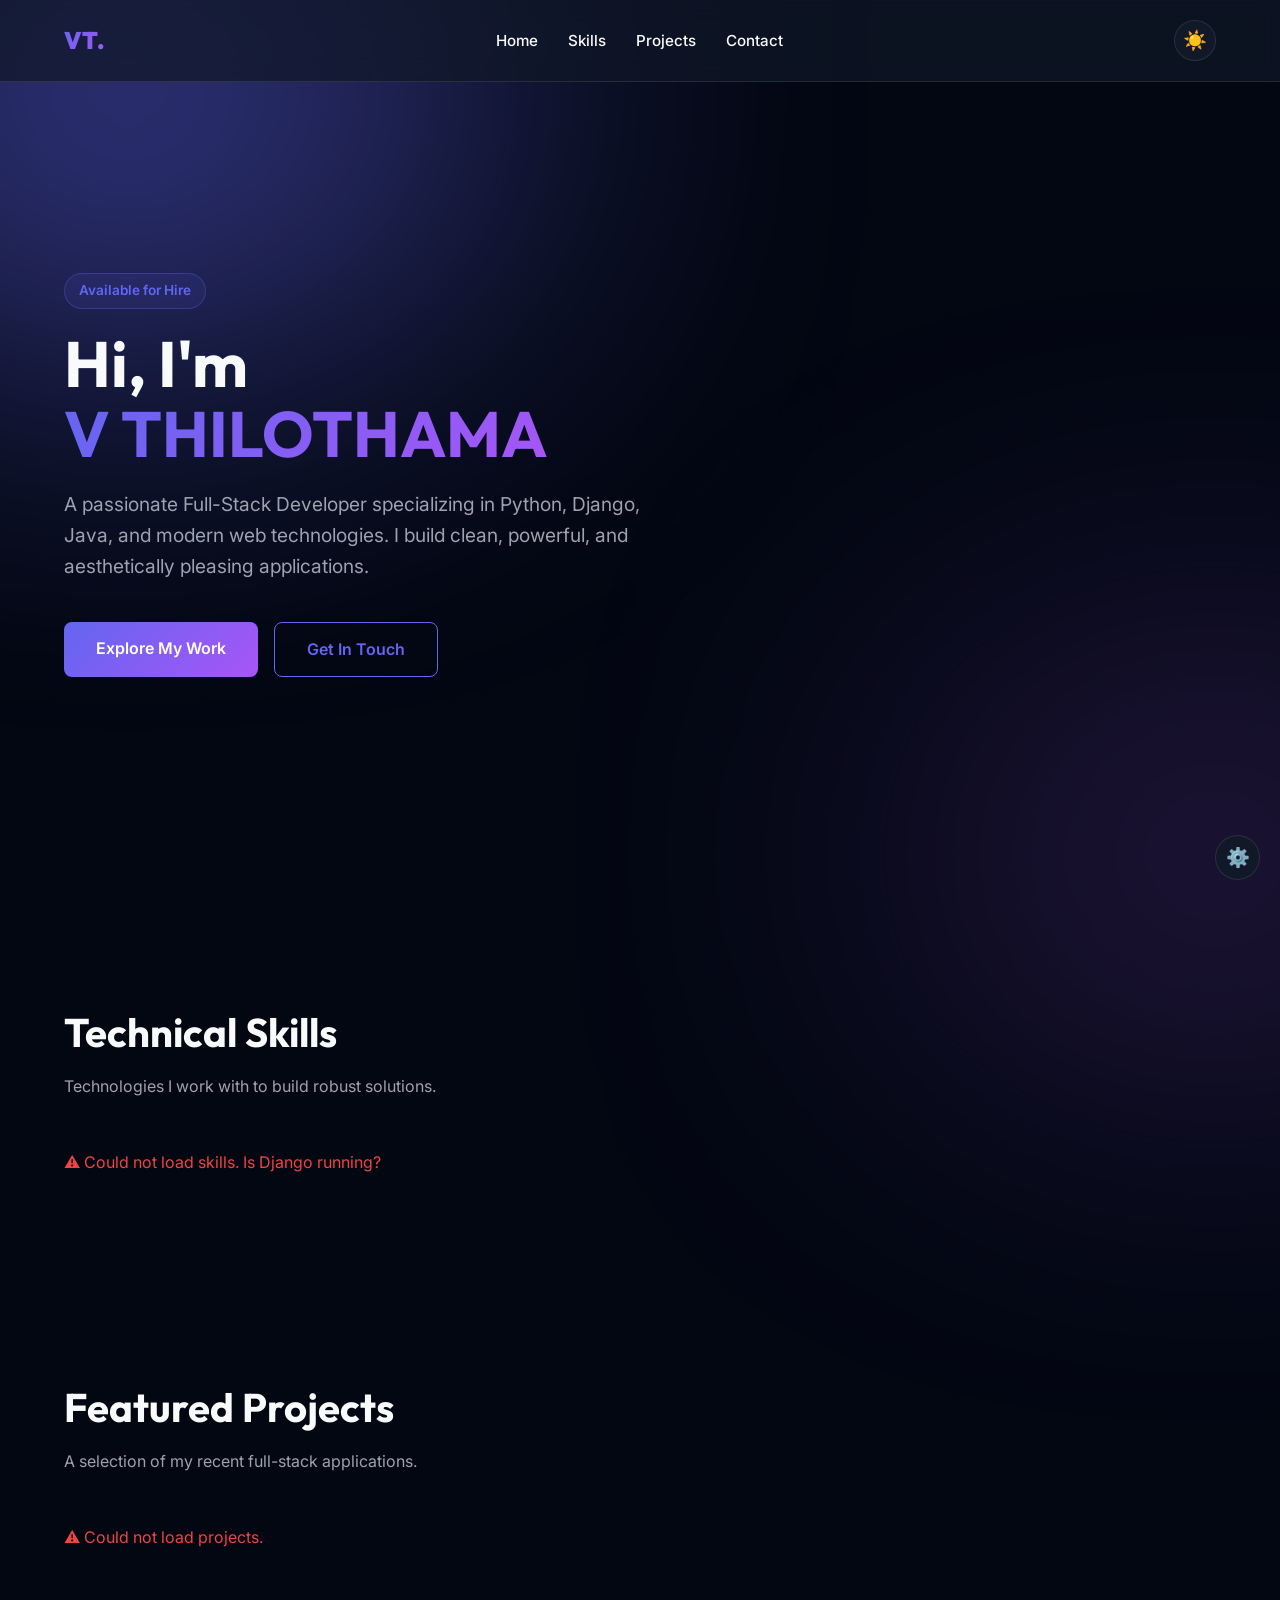
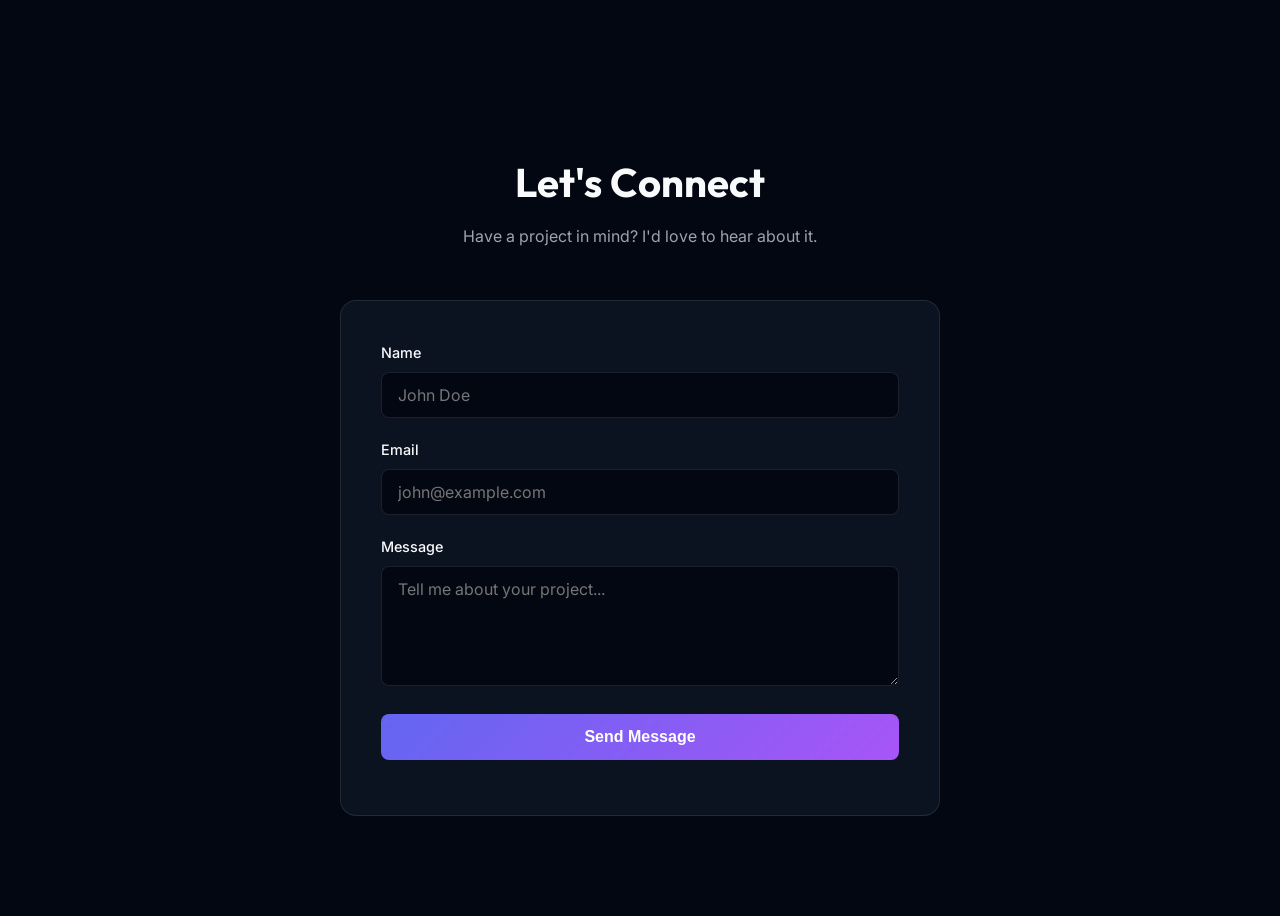
==== commit 4d25ae1c: "Add full CRUD management for Home, Skills, Projects, and Contact Messages in Admin dashboard" ====
--- a/frontend/index.html
+++ b/frontend/index.html
@@ -4,6 +4,7 @@
     <meta charset="UTF-8">
     <meta name="viewport" content="width=device-width, initial-scale=1.0">
     <title>V THILOTHAMA | Full-Stack Developer</title>
+    <meta name="description" content="Portfolio of V THILOTHAMA — Full-Stack Developer specializing in Python, Django, Java, and modern web technologies.">
     <link rel="stylesheet" href="css/style.css">
 </head>
 <body>
@@ -15,7 +16,7 @@
     <nav id="navbar">
         <a href="#" class="logo">VT.</a>
         <ul class="nav-links">
-            <li><a href="#about">About</a></li>
+            <li><a href="#home">Home</a></li>
             <li><a href="#skills">Skills</a></li>
             <li><a href="#projects">Projects</a></li>
             <li><a href="#contact">Contact</a></li>
@@ -26,10 +27,15 @@
     <!-- Hero Section -->
     <section class="hero" id="home">
         <div class="hero-content reveal">
-            <div class="badge">Available for Hire</div>
-            <h1>Hi, I'm <br><span>V THILOTHAMA</span></h1>
-            <p>A passionate Full-Stack Developer specializing in Python, Django, Java, and modern web technologies. I build clean, powerful, and aesthetically pleasing applications.</p>
-            <a href="#projects" class="btn-primary">Explore My Work</a>
+            <div class="badge" id="hero-badge">Available for Hire</div>
+            <h1>Hi, I'm <br><span id="hero-name">V THILOTHAMA</span></h1>
+            <p id="hero-desc">A passionate Full-Stack Developer specializing in Python, Django, Java, and modern web technologies. I build clean, powerful, and aesthetically pleasing applications.</p>
+            <div class="hero-cta-row">
+                <a href="#projects" class="btn-primary">Explore My Work</a>
+                <a href="#contact" class="btn-secondary">Get In Touch</a>
+            </div>
+            <!-- Social links — populated by JS if present in DB -->
+            <div class="hero-socials" id="hero-socials"></div>
         </div>
     </section>
 
--- a/frontend/css/style.css
+++ b/frontend/css/style.css
@@ -196,6 +196,54 @@
   transform: translateY(-2px);
   box-shadow: 0 10px 25px var(--accent-glow);
 }
+.btn-secondary {
+  display: inline-block;
+  padding: 14px 32px;
+  border: 1.5px solid var(--accent-color);
+  color: var(--accent-color);
+  text-decoration: none;
+  border-radius: 8px;
+  font-weight: 600;
+  font-size: 1rem;
+  background: transparent;
+  transition: all 0.2s ease;
+  cursor: pointer;
+}
+.btn-secondary:hover {
+  background: var(--accent-color);
+  color: #fff;
+}
+.hero-cta-row {
+  display: flex;
+  gap: 16px;
+  flex-wrap: wrap;
+  margin-bottom: 30px;
+}
+.hero-socials {
+  display: flex;
+  gap: 12px;
+  flex-wrap: wrap;
+  margin-top: 10px;
+}
+.social-link {
+  display: inline-flex;
+  align-items: center;
+  gap: 6px;
+  padding: 8px 16px;
+  background: var(--surface-color);
+  border: 1px solid var(--surface-border);
+  border-radius: 20px;
+  color: var(--text-muted);
+  text-decoration: none;
+  font-size: 0.85rem;
+  font-weight: 500;
+  transition: all 0.2s;
+}
+.social-link:hover {
+  border-color: var(--accent-color);
+  color: var(--accent-color);
+  transform: translateY(-2px);
+}
 
 /* Sections Common */
 section {
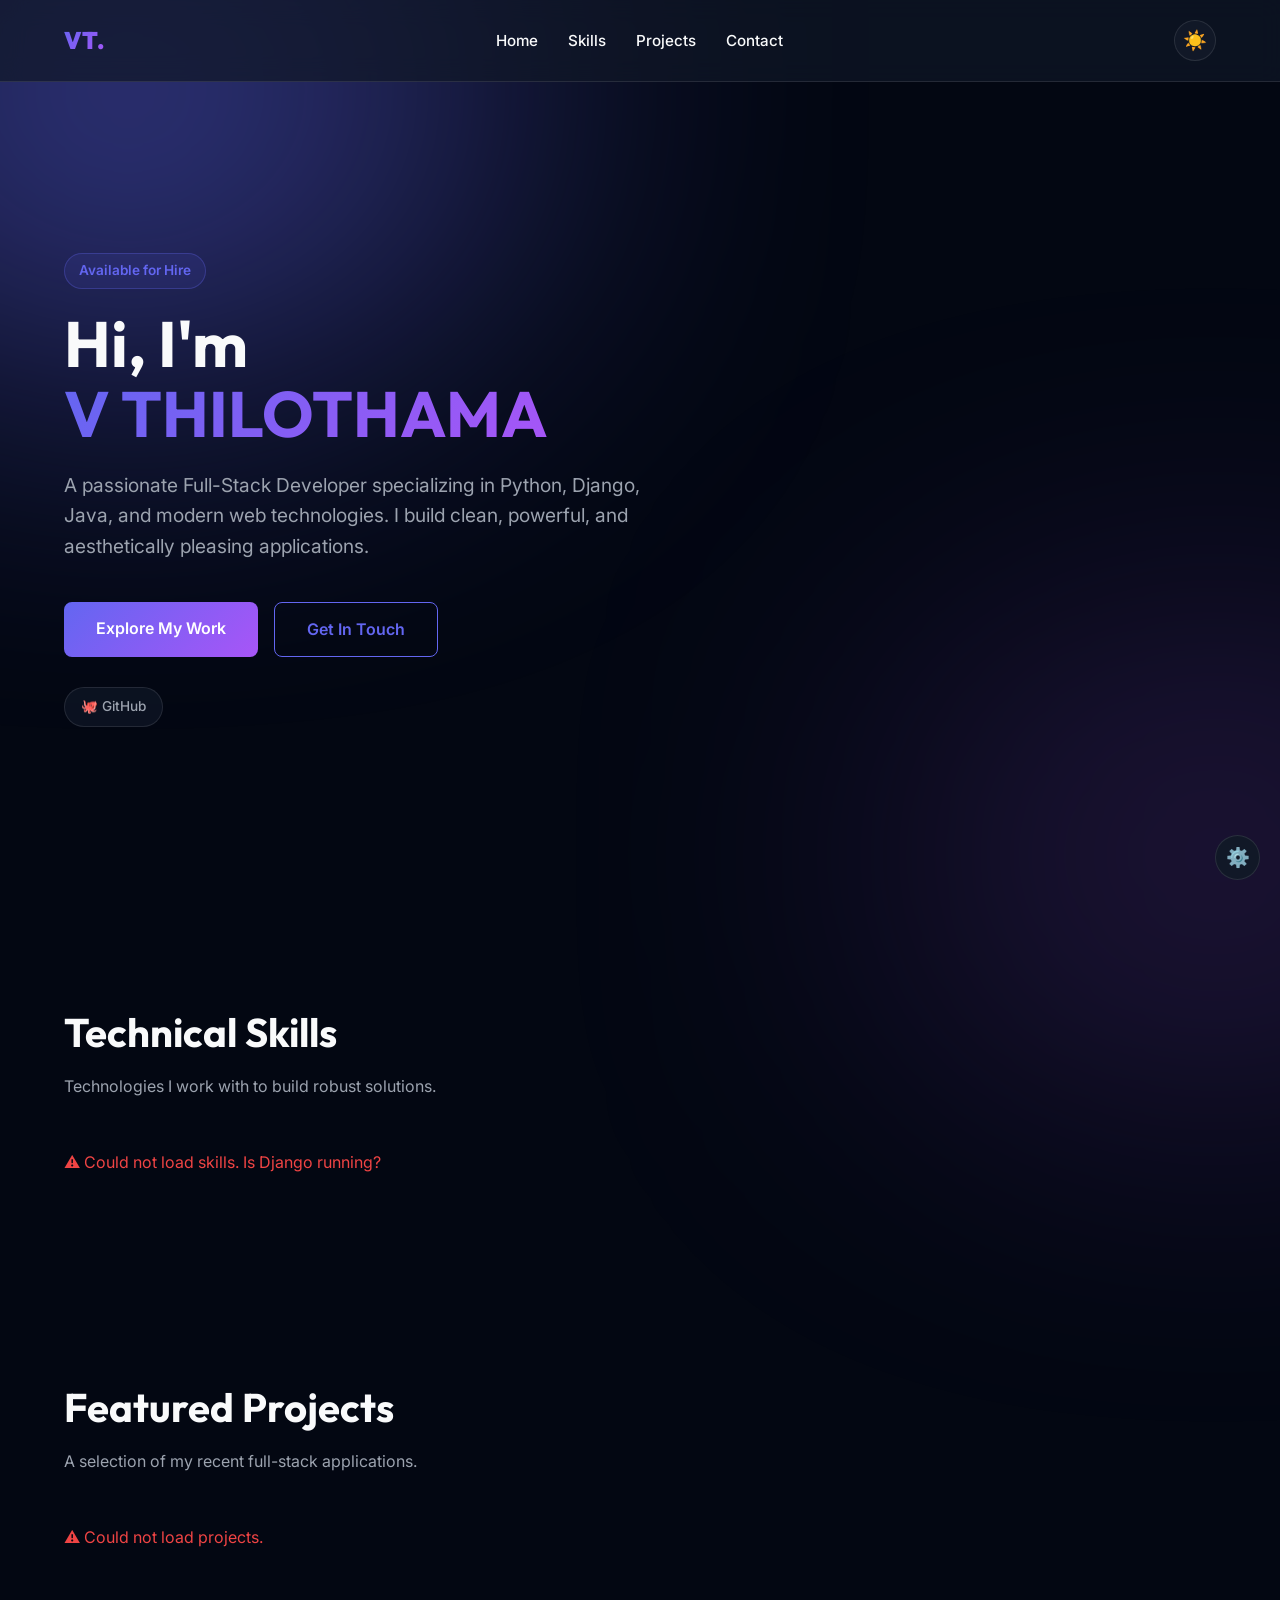
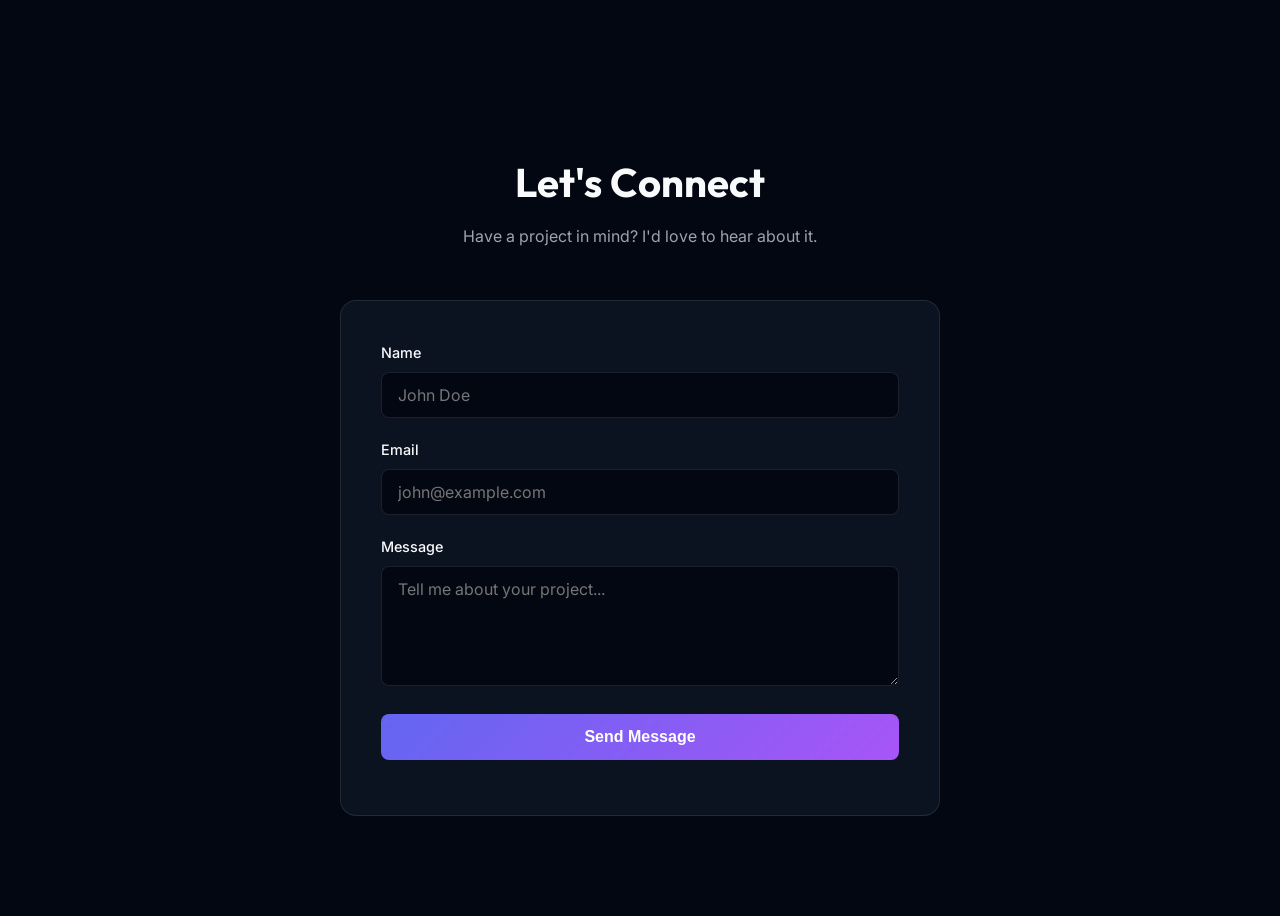
==== commit 03c73036: "Add initial HTML cards for skills and projects in index.html" ====
--- a/frontend/index.html
+++ b/frontend/index.html
@@ -8,13 +8,13 @@
     <link rel="stylesheet" href="css/style.css">
 </head>
 <body>
-    <!-- Abstract Background -->
+    <!-- Abstract Background Glows -->
     <div class="bg-glow"></div>
     <div class="bg-glow-2"></div>
 
-    <!-- Navigation -->
+    <!-- Navigation Bar -->
     <nav id="navbar">
-        <a href="#" class="logo">VT.</a>
+        <a href="#home" class="logo">VT.</a>
         <ul class="nav-links">
             <li><a href="#home">Home</a></li>
             <li><a href="#skills">Skills</a></li>
@@ -24,7 +24,7 @@
         <button class="theme-toggle" id="theme-toggle" title="Toggle Theme">🌙</button>
     </nav>
 
-    <!-- Hero Section -->
+    <!-- 1. Hero / Home Section -->
     <section class="hero" id="home">
         <div class="hero-content reveal">
             <div class="badge" id="hero-badge">Available for Hire</div>
@@ -34,32 +34,101 @@
                 <a href="#projects" class="btn-primary">Explore My Work</a>
                 <a href="#contact" class="btn-secondary">Get In Touch</a>
             </div>
-            <!-- Social links — populated by JS if present in DB -->
-            <div class="hero-socials" id="hero-socials"></div>
+            <div class="hero-socials" id="hero-socials">
+                <a href="https://github.com/thilluu129" target="_blank" class="social-link">🐙 GitHub</a>
+            </div>
         </div>
     </section>
 
-    <!-- Skills Section -->
+    <!-- 2. Skills Section -->
     <section id="skills">
         <h2 class="section-title reveal">Technical Skills</h2>
         <p class="section-subtitle reveal">Technologies I work with to build robust solutions.</p>
         <div class="skills-grid" id="skills-container">
-            <!-- Populated dynamically via JS -->
-            <p style="color: var(--text-muted);">Loading skills...</p>
+            <!-- Initial content (populated/hydrated via API) -->
+            <div class="skill-card reveal">
+                <h3>☕ Java</h3>
+                <div class="skill-info"><span>LANGUAGE</span><span>90%</span></div>
+                <div class="skill-bar"><div class="skill-progress" style="width: 90%"></div></div>
+            </div>
+            <div class="skill-card reveal">
+                <h3>🐍 Python</h3>
+                <div class="skill-info"><span>LANGUAGE</span><span>85%</span></div>
+                <div class="skill-bar"><div class="skill-progress" style="width: 85%"></div></div>
+            </div>
+            <div class="skill-card reveal">
+                <h3>⚡ JavaScript</h3>
+                <div class="skill-info"><span>LANGUAGE</span><span>85%</span></div>
+                <div class="skill-bar"><div class="skill-progress" style="width: 85%"></div></div>
+            </div>
+            <div class="skill-card reveal">
+                <h3>🍃 Spring Boot</h3>
+                <div class="skill-info"><span>BACKEND</span><span>85%</span></div>
+                <div class="skill-bar"><div class="skill-progress" style="width: 85%"></div></div>
+            </div>
+            <div class="skill-card reveal">
+                <h3>🦄 Django</h3>
+                <div class="skill-info"><span>BACKEND</span><span>80%</span></div>
+                <div class="skill-bar"><div class="skill-progress" style="width: 80%"></div></div>
+            </div>
+            <div class="skill-card reveal">
+                <h3>🗄️ MySQL</h3>
+                <div class="skill-info"><span>DATABASE</span><span>80%</span></div>
+                <div class="skill-bar"><div class="skill-progress" style="width: 80%"></div></div>
+            </div>
         </div>
     </section>
 
-    <!-- Projects Section -->
+    <!-- 3. Projects Section -->
     <section id="projects">
         <h2 class="section-title reveal">Featured Projects</h2>
         <p class="section-subtitle reveal">A selection of my recent full-stack applications.</p>
         <div class="projects-grid" id="projects-container">
-            <!-- Populated dynamically via JS -->
-            <p style="color: var(--text-muted);">Loading projects...</p>
+            <!-- Initial content (populated/hydrated via API) -->
+            <div class="project-card reveal">
+                <h3>Student Management System</h3>
+                <div class="tech-stack">
+                    <span class="tech-tag">Java</span>
+                    <span class="tech-tag">MySQL</span>
+                    <span class="tech-tag">JDBC</span>
+                </div>
+                <p class="project-desc">Java application to manage student records using MySQL and JDBC with full CRUD capabilities.</p>
+                <div class="project-links">
+                    <a href="https://github.com/thilluu129/student-management-system" target="_blank">GitHub ↗</a>
+                </div>
+            </div>
+
+            <div class="project-card reveal">
+                <h3>Online Quiz System</h3>
+                <div class="tech-stack">
+                    <span class="tech-tag">Java</span>
+                    <span class="tech-tag">Spring Boot</span>
+                    <span class="tech-tag">Thymeleaf</span>
+                    <span class="tech-tag">MySQL</span>
+                </div>
+                <p class="project-desc">Full Stack Online Quiz Application using Spring Boot, Thymeleaf and MySQL for timed quizzes.</p>
+                <div class="project-links">
+                    <a href="https://github.com/thilluu129/online-quiz-system" target="_blank">GitHub ↗</a>
+                </div>
+            </div>
+
+            <div class="project-card reveal">
+                <h3>Portfolio Website</h3>
+                <div class="tech-stack">
+                    <span class="tech-tag">HTML</span>
+                    <span class="tech-tag">CSS</span>
+                    <span class="tech-tag">JavaScript</span>
+                    <span class="tech-tag">Django API</span>
+                </div>
+                <p class="project-desc">Responsive personal portfolio website integrated with Django REST API for dynamic content management.</p>
+                <div class="project-links">
+                    <a href="https://github.com/thilluu129/Thilothama-porfolio-app" target="_blank">GitHub ↗</a>
+                </div>
+            </div>
         </div>
     </section>
 
-    <!-- Contact Section -->
+    <!-- 4. Contact Section -->
     <section id="contact">
         <h2 class="section-title reveal" style="text-align: center;">Let's Connect</h2>
         <p class="section-subtitle reveal" style="text-align: center;">Have a project in mind? I'd love to hear about it.</p>
